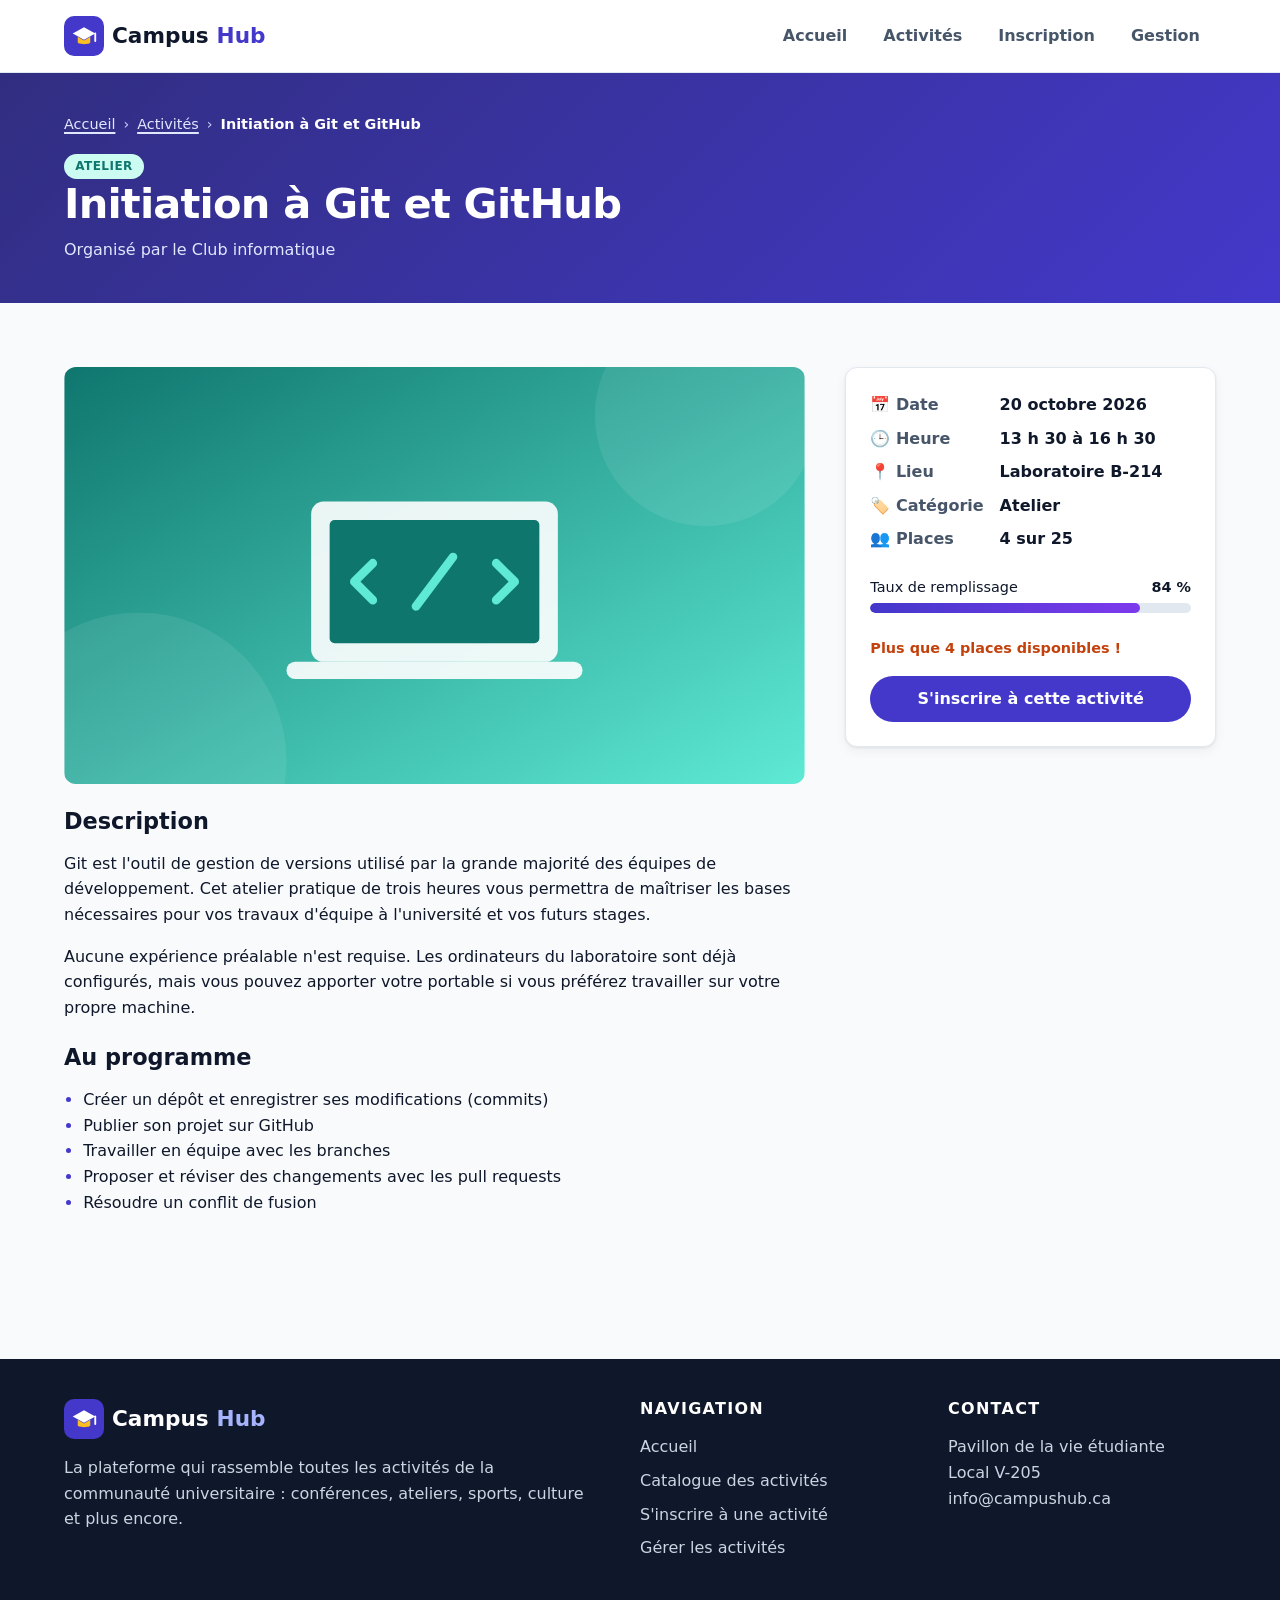
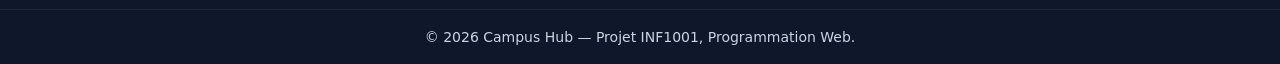
==== activite.html @ 4f2a22d4 "first commit" ====
<!DOCTYPE html>
<html lang="fr-CA">
<head>
    <meta charset="UTF-8">
    <meta name="viewport" content="width=device-width, initial-scale=1.0">
    <meta name="description" content="Fiche détaillée d'une activité étudiante sur Campus Hub.">
    <title>Détail de l'activité — Campus Hub</title>
    <link rel="icon" href="images/logo.svg" type="image/svg+xml">
    <link rel="stylesheet" href="css/style.css">
</head>
<body>
    <a class="lien-evitement" href="#contenu">Aller au contenu principal</a>

    <header class="entete-site">
        <div class="conteneur entete-site__barre">
            <a class="logo" href="index.html" aria-label="Campus Hub — accueil">
                <img src="images/logo.svg" alt="" width="40" height="40">
                Campus<span>Hub</span>
            </a>

            <!-- Menu mobile : case à cocher + label (fonctionne sans JavaScript) -->
            <input class="menu-toggle" type="checkbox" id="menu-toggle" aria-label="Ouvrir le menu">
            <label class="menu-bouton" for="menu-toggle" aria-hidden="true">
                <span></span><span></span><span></span>
            </label>

            <nav class="nav-principale" aria-label="Navigation principale">
                <ul class="nav-principale__liste">
                    <li><a class="nav-principale__lien" href="index.html">Accueil</a></li>
                    <li><a class="nav-principale__lien" href="activites.html">Activités</a></li>
                    <li><a class="nav-principale__lien" href="inscription.html">Inscription</a></li>
                    <li><a class="nav-principale__lien" href="gestion.html">Gestion</a></li>
                </ul>
            </nav>
        </div>
    </header>

    <main id="contenu">
        <header class="entete-page">
            <div class="conteneur">
                <nav class="fil-ariane" aria-label="Fil d'Ariane">
                    <ol>
                        <li><a href="index.html">Accueil</a></li>
                        <li><a href="activites.html">Activités</a></li>
                        <li><span aria-current="page">Initiation à Git et GitHub</span></li>
                    </ol>
                </nav>
                <span class="badge badge--atelier">Atelier</span>
                <h1 id="detail-titre">Initiation à Git et GitHub</h1>
                <p>Organisé par le Club informatique</p>
            </div>
        </header>

        <section class="section" aria-labelledby="detail-titre">
            <div class="conteneur detail">
                <article class="detail__contenu">
                    <img class="detail__image" src="images/atelier.svg" alt="Illustration de l'atelier : écran d'ordinateur affichant du code" width="600" height="340">

                    <h2>Description</h2>
                    <p>Git est l'outil de gestion de versions utilisé par la grande majorité des équipes de développement. Cet atelier pratique de trois heures vous permettra de maîtriser les bases nécessaires pour vos travaux d'équipe à l'université et vos futurs stages.</p>
                    <p>Aucune expérience préalable n'est requise. Les ordinateurs du laboratoire sont déjà configurés, mais vous pouvez apporter votre portable si vous préférez travailler sur votre propre machine.</p>

                    <h2>Au programme</h2>
                    <ul>
                        <li>Créer un dépôt et enregistrer ses modifications (commits)</li>
                        <li>Publier son projet sur GitHub</li>
                        <li>Travailler en équipe avec les branches</li>
                        <li>Proposer et réviser des changements avec les pull requests</li>
                        <li>Résoudre un conflit de fusion</li>
                    </ul>
                </article>

                <aside class="panneau panneau--collant" aria-label="Informations clés">
                    <dl class="infos-cles">
                        <dt>📅 Date</dt>
                        <dd><time datetime="2026-10-20T13:30">20 octobre 2026</time></dd>
                        <dt>🕒 Heure</dt>
                        <dd>13 h 30 à 16 h 30</dd>
                        <dt>📍 Lieu</dt>
                        <dd>Laboratoire B-214</dd>
                        <dt>🏷️ Catégorie</dt>
                        <dd>Atelier</dd>
                        <dt>👥 Places</dt>
                        <dd>4 sur 25</dd>
                    </dl>

                    <div class="jauge">
                        <div class="jauge__libelle">
                            <span>Taux de remplissage</span>
                            <strong>84 %</strong>
                        </div>
                        <div class="jauge__barre" role="progressbar" aria-valuenow="84" aria-valuemin="0" aria-valuemax="100" aria-label="Places réservées">
                            <div class="jauge__remplissage" style="width: 84%;"></div>
                        </div>
                    </div>

                    <p class="places places--faible">Plus que 4 places disponibles !</p>
                    <a class="btn btn--bloc" href="inscription.html?activite=2">S'inscrire à cette activité</a>
                </aside>
            </div>
        </section>
    </main>

    <footer class="pied-site">
        <div class="conteneur pied-site__grille">
            <section class="pied-site__marque">
                <a class="logo" href="index.html">
                    <img src="images/logo.svg" alt="" width="40" height="40">
                    Campus<span>Hub</span>
                </a>
                <p>La plateforme qui rassemble toutes les activités de la communauté universitaire : conférences, ateliers, sports, culture et plus encore.</p>
            </section>

            <nav aria-labelledby="pied-nav-titre">
                <h2 id="pied-nav-titre">Navigation</h2>
                <ul class="pied-site__liens">
                    <li><a href="index.html">Accueil</a></li>
                    <li><a href="activites.html">Catalogue des activités</a></li>
                    <li><a href="inscription.html">S'inscrire à une activité</a></li>
                    <li><a href="gestion.html">Gérer les activités</a></li>
                </ul>
            </nav>

            <section>
                <h2>Contact</h2>
                <address>
                    Pavillon de la vie étudiante<br>
                    Local V-205<br>
                    <a href="mailto:info@campushub.ca">info@campushub.ca</a>
                </address>
            </section>
        </div>

        <div class="pied-site__bas">
            <p>&copy; 2026 Campus Hub — Projet INF1001, Programmation Web.</p>
        </div>
    </footer>

    <script src="js/app.js"></script>
    <script src="js/activites.js"></script>
</body>
</html>
---- css/style.css ----
/* ==========================================================================
   Campus Hub — Feuille de style principale
   --------------------------------------------------------------------------
   Sommaire
   1.  Variables (couleurs, typographie, espacements)
   2.  Réinitialisation et modèle de boîte
   3.  Typographie de base
   4.  Utilitaires et mise en page générale
   5.  Boutons
   6.  En-tête et navigation (menu mobile en CSS pur)
   7.  Page d'accueil (héros, statistiques, catégories, appel à l'action)
   8.  Cartes d'activité
   9.  Barre de recherche / filtres
   10. Détail d'une activité
   11. Formulaires
   12. Gestion des activités (tableau)
   13. Pied de page
   14. Media queries (tablette et téléphone)
   ========================================================================== */


/* ==========================================================================
   1. Variables
   ========================================================================== */
:root {
    /* Couleurs principales */
    --couleur-primaire: #4338ca;
    --couleur-primaire-fonce: #312e81;
    --couleur-primaire-clair: #eef2ff;
    --couleur-accent: #f59e0b;
    --couleur-accent-fonce: #b45309;

    /* Couleurs neutres */
    --couleur-texte: #0f172a;
    --couleur-texte-doux: #475569;
    --couleur-fond: #f8fafc;
    --couleur-surface: #ffffff;
    --couleur-bordure: #e2e8f0;

    /* Couleurs d'état */
    --couleur-succes: #15803d;
    --couleur-succes-fond: #dcfce7;
    --couleur-erreur: #b91c1c;
    --couleur-erreur-fond: #fee2e2;
    --couleur-alerte: #c2410c;

    /* Couleurs des catégories */
    --cat-conference: #4338ca;
    --cat-atelier: #0f766e;
    --cat-sport: #c2410c;
    --cat-culture: #be185d;
    --cat-etude: #1d4ed8;
    --cat-evenement: #7c3aed;
    --cat-associatif: #15803d;

    /* Typographie */
    --police-texte: "Segoe UI", system-ui, -apple-system, Roboto, "Helvetica Neue", Arial, sans-serif;
    --police-titre: "Trebuchet MS", "Segoe UI", system-ui, sans-serif;

    /* Espacements, rayons et ombres */
    --espace-xs: 0.25rem;
    --espace-s: 0.5rem;
    --espace-m: 1rem;
    --espace-l: 1.5rem;
    --espace-xl: 2.5rem;
    --espace-xxl: 4rem;
    --rayon: 12px;
    --rayon-petit: 8px;
    --ombre: 0 1px 3px rgba(15, 23, 42, 0.08), 0 4px 12px rgba(15, 23, 42, 0.05);
    --ombre-forte: 0 10px 30px rgba(15, 23, 42, 0.12);
    --largeur-max: 1200px;
    --transition: 0.2s ease;
}


/* ==========================================================================
   2. Réinitialisation et modèle de boîte
   ========================================================================== */

/* La largeur inclut la bordure et le padding (modèle de boîte "border-box") */
*,
*::before,
*::after {
    box-sizing: border-box;
}

html {
    scroll-behavior: smooth;
}

body {
    margin: 0;
    min-height: 100vh;
    display: flex;
    flex-direction: column;          /* Le pied de page reste en bas */
    background-color: var(--couleur-fond);
    color: var(--couleur-texte);
    font-family: var(--police-texte);
    font-size: 1rem;
    line-height: 1.6;
}

main {
    flex: 1;
}

img {
    display: block;
    max-width: 100%;
    height: auto;
}

/* :where() donne une spécificité nulle : les classes peuvent ensuite redéfinir le padding */
:where(ul[class], ol[class]) {
    margin: 0;
    padding: 0;
    list-style: none;
}


/* ==========================================================================
   3. Typographie de base
   ========================================================================== */
h1,
h2,
h3,
h4 {
    margin: 0 0 var(--espace-m);
    font-family: var(--police-titre);
    line-height: 1.2;
    color: var(--couleur-texte);
}

h1 { font-size: clamp(2rem, 4vw + 1rem, 3.25rem); letter-spacing: -0.02em; }
h2 { font-size: clamp(1.5rem, 2vw + 1rem, 2.1rem); }
h3 { font-size: 1.2rem; }

p {
    margin: 0 0 var(--espace-m);
}

a {
    color: var(--couleur-primaire);
    text-decoration-thickness: 2px;
    text-underline-offset: 3px;
}

a:hover {
    color: var(--couleur-primaire-fonce);
}

/* Contour visible au clavier seulement (accessibilité) */
:focus-visible {
    outline: 3px solid var(--couleur-accent);
    outline-offset: 2px;
}

strong {
    font-weight: 700;
}


/* ==========================================================================
   4. Utilitaires et mise en page générale
   ========================================================================== */
.conteneur {
    width: 100%;
    max-width: var(--largeur-max);
    margin-inline: auto;
    padding-inline: var(--espace-l);
}

.section {
    padding-block: var(--espace-xxl);
}

.section--claire {
    background-color: var(--couleur-surface);
    border-top: 1px solid var(--couleur-bordure);
    border-bottom: 1px solid var(--couleur-bordure);
}

.section__entete {
    display: flex;
    flex-wrap: wrap;
    align-items: flex-end;
    justify-content: space-between;
    gap: var(--espace-m);
    margin-bottom: var(--espace-xl);
}

.section__entete h2,
.section__entete p {
    margin-bottom: 0;
}

.surtitre {
    display: inline-block;
    margin-bottom: var(--espace-s);
    color: var(--couleur-primaire);
    font-size: 0.8rem;
    font-weight: 700;
    letter-spacing: 0.12em;
    text-transform: uppercase;
}

.texte-doux {
    color: var(--couleur-texte-doux);
}

/* Lien d'évitement : visible seulement lorsqu'il reçoit le focus */
.lien-evitement {
    position: absolute;
    top: -100px;
    left: var(--espace-m);
    z-index: 100;
    padding: var(--espace-s) var(--espace-m);
    background: var(--couleur-primaire-fonce);
    color: #fff;
    border-radius: var(--rayon-petit);
}

.lien-evitement:focus {
    top: var(--espace-m);
}

/* Texte lu par les lecteurs d'écran mais invisible à l'écran */
.visuellement-cache {
    position: absolute;
    width: 1px;
    height: 1px;
    overflow: hidden;
    clip: rect(0 0 0 0);
    white-space: nowrap;
}

/* En-tête des pages intérieures */
.entete-page {
    padding-block: var(--espace-xl);
    background: linear-gradient(135deg, var(--couleur-primaire-fonce), var(--couleur-primaire));
    color: #fff;
}

.entete-page--avec-outils {
    padding-bottom: calc(var(--espace-xl) * 2);   /* Laisse place à la barre d'outils */
}

.entete-page h1 {
    margin-bottom: var(--espace-s);
    color: #fff;
    font-size: clamp(1.8rem, 3vw + 1rem, 2.6rem);
}

.entete-page p {
    max-width: 60ch;
    margin: 0;
    color: #e0e7ff;
}

/* Fil d'Ariane */
.fil-ariane ol {
    display: flex;
    margin-top: 0;
    padding: 0;
    list-style: none;
    flex-wrap: wrap;
    gap: var(--espace-s);
    margin-bottom: var(--espace-m);
    font-size: 0.9rem;
}

.fil-ariane li + li::before {           /* Sélecteur adjacent + pseudo-élément */
    content: "›";
    margin-right: var(--espace-s);
    color: #c7d2fe;
}

.fil-ariane a {
    color: #e0e7ff;
}

.fil-ariane [aria-current="page"] {    /* Sélecteur d'attribut */
    color: #fff;
    font-weight: 600;
}


/* ==========================================================================
   5. Boutons
   ========================================================================== */
.btn {
    display: inline-flex;
    align-items: center;
    justify-content: center;
    gap: var(--espace-s);
    padding: 0.7rem 1.3rem;
    border: 2px solid transparent;
    border-radius: 999px;
    background-color: var(--couleur-primaire);
    color: #fff;
    font: inherit;
    font-weight: 600;
    line-height: 1.2;
    text-decoration: none;
    cursor: pointer;
    transition: background-color var(--transition), transform var(--transition),
                box-shadow var(--transition), color var(--transition);
}

.btn:hover {
    background-color: var(--couleur-primaire-fonce);
    color: #fff;
    transform: translateY(-2px);
    box-shadow: var(--ombre);
}

.btn:active {
    transform: translateY(0);
}

.btn--accent {
    background-color: var(--couleur-accent);
    color: var(--couleur-texte);
}

.btn--accent:hover {
    background-color: #fbbf24;
    color: var(--couleur-texte);
}

.btn--contour {
    background-color: transparent;
    border-color: var(--couleur-primaire);
    color: var(--couleur-primaire);
}

.btn--contour:hover {
    background-color: var(--couleur-primaire);
}

.btn--clair {
    background-color: transparent;
    border-color: rgba(255, 255, 255, 0.7);
    color: #fff;
}

.btn--clair:hover {
    background-color: #fff;
    color: var(--couleur-primaire-fonce);
}

.btn--danger {
    background-color: var(--couleur-erreur);
}

.btn--danger:hover {
    background-color: #7f1d1d;
}

.btn--petit {
    padding: 0.4rem 0.9rem;
    font-size: 0.875rem;
}

.btn--bloc {
    width: 100%;
}

.btn:disabled,
.btn[aria-disabled="true"] {
    background-color: var(--couleur-bordure);
    color: var(--couleur-texte-doux);
    cursor: not-allowed;
    transform: none;
    box-shadow: none;
}


/* ==========================================================================
   6. En-tête et navigation
   ========================================================================== */
.entete-site {
    position: sticky;
    top: 0;
    z-index: 50;
    background-color: rgba(255, 255, 255, 0.95);
    border-bottom: 1px solid var(--couleur-bordure);
    backdrop-filter: blur(8px);
}

.entete-site__barre {
    display: flex;
    align-items: center;
    justify-content: space-between;
    gap: var(--espace-m);
    min-height: 72px;
}

.logo {
    display: flex;
    align-items: center;
    gap: var(--espace-s);
    color: var(--couleur-texte);
    font-family: var(--police-titre);
    font-size: 1.35rem;
    font-weight: 800;
    text-decoration: none;
}

.logo img {
    width: 40px;
    height: 40px;
}

.logo span {
    color: var(--couleur-primaire);
}

.logo:hover {
    color: var(--couleur-texte);
}

.nav-principale__liste {
    display: flex;
    align-items: center;
    gap: var(--espace-xs);
}

.nav-principale__lien {
    display: block;
    padding: var(--espace-s) var(--espace-m);
    border-radius: 999px;
    color: var(--couleur-texte-doux);
    font-weight: 600;
    text-decoration: none;
    transition: background-color var(--transition), color var(--transition);
}

.nav-principale__lien:hover {
    background-color: var(--couleur-primaire-clair);
    color: var(--couleur-primaire);
}

/* Page courante, repérée grâce à l'attribut aria-current */
.nav-principale__lien[aria-current="page"] {
    background-color: var(--couleur-primaire);
    color: #fff;
}

/* Le bouton « hamburger » et sa case à cocher sont cachés sur grand écran */
.menu-toggle,
.menu-bouton {
    display: none;
}


/* ==========================================================================
   7. Page d'accueil
   ========================================================================== */

/* --- Héros --- */
.heros {
    padding-block: var(--espace-xxl);
    background:
        radial-gradient(circle at 85% 20%, rgba(168, 85, 247, 0.15), transparent 40%),
        radial-gradient(circle at 10% 90%, rgba(245, 158, 11, 0.15), transparent 40%),
        var(--couleur-surface);
}

.heros__grille {
    display: grid;
    grid-template-columns: 1.1fr 0.9fr;
    align-items: center;
    gap: var(--espace-xl);
}

.heros h1 span {
    color: var(--couleur-primaire);
}

.heros__texte {
    max-width: 55ch;
    margin-bottom: var(--espace-l);
    color: var(--couleur-texte-doux);
    font-size: 1.15rem;
}

.heros__actions {
    display: flex;
    flex-wrap: wrap;
    gap: var(--espace-m);
}

.heros__illustration {
    justify-self: center;
    width: 100%;
    max-width: 460px;
}

/* --- Bande de statistiques --- */
.statistiques {
    display: grid;
    grid-template-columns: repeat(4, 1fr);
    gap: var(--espace-m);
    margin-top: var(--espace-xl);
}

.statistique {
    padding: var(--espace-m);
    border-left: 4px solid var(--couleur-accent);
    background-color: var(--couleur-fond);
    border-radius: 0 var(--rayon-petit) var(--rayon-petit) 0;
}

.statistique strong {
    display: block;
    font-family: var(--police-titre);
    font-size: 1.75rem;
    color: var(--couleur-primaire-fonce);
}

.statistique span {
    color: var(--couleur-texte-doux);
    font-size: 0.9rem;
}

/* --- Catégories --- */
.grille-categories {
    display: grid;
    grid-template-columns: repeat(auto-fit, minmax(150px, 1fr));
    gap: var(--espace-m);
}

.categorie {
    display: flex;
    flex-direction: column;
    align-items: center;
    gap: var(--espace-s);
    padding: var(--espace-l) var(--espace-m);
    border: 1px solid var(--couleur-bordure);
    border-radius: var(--rayon);
    background-color: var(--couleur-surface);
    color: var(--couleur-texte);
    font-weight: 600;
    text-align: center;
    text-decoration: none;
    transition: border-color var(--transition), transform var(--transition), box-shadow var(--transition);
}

.categorie:hover {
    border-color: var(--couleur-primaire);
    color: var(--couleur-primaire);
    transform: translateY(-4px);
    box-shadow: var(--ombre);
}

.categorie__icone {
    display: grid;
    place-items: center;
    width: 56px;
    height: 56px;
    border-radius: 50%;
    background-color: var(--couleur-primaire-clair);
    font-size: 1.6rem;
}

/* --- Étapes (comment ça marche) --- */
.etapes {
    display: grid;
    grid-template-columns: repeat(3, 1fr);
    gap: var(--espace-l);
    counter-reset: etape;
}

.etape {
    position: relative;
    padding: var(--espace-l);
    padding-top: var(--espace-xl);
    border: 1px solid var(--couleur-bordure);
    border-radius: var(--rayon);
    background-color: var(--couleur-surface);
}

.etape::before {                          /* Numérotation automatique en CSS */
    counter-increment: etape;
    content: counter(etape);
    position: absolute;
    top: calc(var(--espace-l) * -1);
    left: var(--espace-l);
    display: grid;
    place-items: center;
    width: 48px;
    height: 48px;
    border-radius: 50%;
    background-color: var(--couleur-primaire);
    color: #fff;
    font-family: var(--police-titre);
    font-size: 1.3rem;
    font-weight: 700;
    box-shadow: 0 0 0 6px var(--couleur-fond);
}

.etape p:last-child {
    margin-bottom: 0;
}

/* --- Appel à l'action --- */
.appel-action {
    display: flex;
    flex-wrap: wrap;
    align-items: center;
    justify-content: space-between;
    gap: var(--espace-l);
    padding: var(--espace-xl);
    border-radius: calc(var(--rayon) * 2);
    background: linear-gradient(120deg, var(--couleur-primaire-fonce), #7c3aed);
    color: #fff;
}

.appel-action h2 {
    margin-bottom: var(--espace-s);
    color: #fff;
}

.appel-action p {
    max-width: 50ch;
    margin: 0;
    color: #e0e7ff;
}

.appel-action__boutons {
    display: flex;
    flex-wrap: wrap;
    gap: var(--espace-m);
}


/* ==========================================================================
   8. Cartes d'activité
   ========================================================================== */
.grille-activites {
    display: grid;
    grid-template-columns: repeat(auto-fill, minmax(280px, 1fr));
    gap: var(--espace-l);
}

.carte-activite {
    display: flex;
    flex-direction: column;
    overflow: hidden;
    border: 1px solid var(--couleur-bordure);
    border-radius: var(--rayon);
    background-color: var(--couleur-surface);
    box-shadow: var(--ombre);
    transition: transform var(--transition), box-shadow var(--transition);
}

.carte-activite:hover {
    transform: translateY(-6px);
    box-shadow: var(--ombre-forte);
}

.carte-activite__image {
    width: 100%;
    aspect-ratio: 16 / 9;
    object-fit: cover;
}

.carte-activite__contenu {
    display: flex;
    flex: 1;
    flex-direction: column;
    padding: var(--espace-l);
}

.carte-activite__titre {
    margin: var(--espace-s) 0;
    font-size: 1.15rem;
}

.carte-activite__infos {
    display: flex;
    flex-direction: column;
    gap: var(--espace-xs);
    margin-bottom: var(--espace-m);
    color: var(--couleur-texte-doux);
    font-size: 0.9rem;
}

.carte-activite__description {
    flex: 1;                             /* Pousse le pied de carte vers le bas */
    color: var(--couleur-texte-doux);
    font-size: 0.95rem;
}

.carte-activite__pied {
    display: flex;
    align-items: center;
    justify-content: space-between;
    gap: var(--espace-s);
    padding-top: var(--espace-m);
    border-top: 1px dashed var(--couleur-bordure);
}

/* Pastille de catégorie */
.badge {
    align-self: flex-start;
    display: inline-block;
    padding: 0.2rem 0.7rem;
    border-radius: 999px;
    background-color: var(--couleur-primaire-clair);
    color: var(--couleur-primaire);
    font-size: 0.75rem;
    font-weight: 700;
    letter-spacing: 0.04em;
    text-transform: uppercase;
}

.badge--conference { background-color: #e0e7ff; color: var(--cat-conference); }
.badge--atelier    { background-color: #ccfbf1; color: var(--cat-atelier); }
.badge--sport      { background-color: #ffedd5; color: var(--cat-sport); }
.badge--culture    { background-color: #fce7f3; color: var(--cat-culture); }
.badge--etude      { background-color: #dbeafe; color: var(--cat-etude); }
.badge--evenement  { background-color: #ede9fe; color: var(--cat-evenement); }
.badge--associatif { background-color: #dcfce7; color: var(--cat-associatif); }

/* Nombre de places */
.places {
    font-size: 0.9rem;
    font-weight: 700;
    color: var(--couleur-succes);
}

.places--faible {
    color: var(--couleur-alerte);
}

.places--complet {
    color: var(--couleur-erreur);
}

/* Carte d'une activité complète : image désaturée */
.carte-activite--complete .carte-activite__image {
    filter: grayscale(0.8);
    opacity: 0.8;
}


/* ==========================================================================
   9. Barre de recherche, filtres et tri
   ========================================================================== */
.barre-outils {
    display: grid;
    grid-template-columns: 2fr 1fr 1fr;
    gap: var(--espace-m);
    margin-top: calc(var(--espace-xl) * -1);      /* Chevauche l'en-tête de page */
    margin-bottom: var(--espace-l);
    padding: var(--espace-l);
    border: 1px solid var(--couleur-bordure);
    border-radius: var(--rayon);
    background-color: var(--couleur-surface);
    box-shadow: var(--ombre-forte);
}

.barre-outils .champ {
    margin-bottom: 0;
}

.champ-recherche {
    position: relative;
}

.champ-recherche input[type="search"] {
    padding-left: 2.6rem;
}

.champ-recherche::before {
    content: "🔍";
    position: absolute;
    bottom: 0.7rem;
    left: 0.9rem;
    font-size: 0.95rem;
    pointer-events: none;
}

.resultats-info {
    display: flex;
    flex-wrap: wrap;
    align-items: center;
    justify-content: space-between;
    gap: var(--espace-s);
    margin-bottom: var(--espace-l);
    color: var(--couleur-texte-doux);
}

.resultats-info p {
    margin: 0;
}

/* Message lorsque aucune activité ne correspond */
.aucun-resultat {
    padding: var(--espace-xl);
    border: 2px dashed var(--couleur-bordure);
    border-radius: var(--rayon);
    color: var(--couleur-texte-doux);
    text-align: center;
}


/* ==========================================================================
   10. Détail d'une activité
   ========================================================================== */
.detail {
    display: grid;
    grid-template-columns: 2fr 1fr;
    align-items: start;
    gap: var(--espace-xl);
}

.detail__image {
    width: 100%;
    margin-bottom: var(--espace-l);
    border-radius: var(--rayon);
    aspect-ratio: 16 / 9;
    object-fit: cover;
}

.detail__contenu h2 {
    margin-top: var(--espace-l);
    font-size: 1.4rem;
}

.detail__contenu ul {
    padding-left: 1.2rem;
}

.detail__contenu li::marker {
    color: var(--couleur-primaire);
}

.panneau {
    padding: var(--espace-l);
    border: 1px solid var(--couleur-bordure);
    border-radius: var(--rayon);
    background-color: var(--couleur-surface);
    box-shadow: var(--ombre);
}

.panneau--collant {
    position: sticky;
    top: 96px;
}

/* Liste de définitions (date, lieu, catégorie...) */
.infos-cles {
    display: grid;
    grid-template-columns: auto 1fr;
    gap: var(--espace-s) var(--espace-m);
    margin: 0 0 var(--espace-l);
}

.infos-cles dt {
    color: var(--couleur-texte-doux);
    font-weight: 600;
}

.infos-cles dd {
    margin: 0;
    font-weight: 600;
}

/* Barre de progression des places */
.jauge {
    margin-bottom: var(--espace-l);
}

.jauge__libelle {
    display: flex;
    justify-content: space-between;
    margin-bottom: var(--espace-xs);
    font-size: 0.9rem;
}

.jauge__barre {
    height: 10px;
    overflow: hidden;
    border-radius: 999px;
    background-color: var(--couleur-bordure);
}

.jauge__remplissage {
    height: 100%;
    border-radius: inherit;
    background: linear-gradient(90deg, var(--couleur-primaire), #7c3aed);
}


/* ==========================================================================
   11. Formulaires
   ========================================================================== */
.mise-en-page-formulaire {
    display: grid;
    grid-template-columns: 2fr 1fr;
    align-items: start;
    gap: var(--espace-xl);
}

.formulaire {
    padding: var(--espace-xl);
    border: 1px solid var(--couleur-bordure);
    border-radius: var(--rayon);
    background-color: var(--couleur-surface);
    box-shadow: var(--ombre);
}

fieldset {
    margin: 0 0 var(--espace-l);
    padding: 0;
    border: 0;
}

legend {
    width: 100%;
    margin-bottom: var(--espace-m);
    padding-bottom: var(--espace-s);
    border-bottom: 2px solid var(--couleur-primaire-clair);
    font-family: var(--police-titre);
    font-size: 1.15rem;
    font-weight: 700;
}

/* Grille à deux colonnes pour les champs courts */
.grille-champs {
    display: grid;
    grid-template-columns: repeat(2, 1fr);
    gap: 0 var(--espace-l);
}

.champ {
    display: flex;
    flex-direction: column;
    gap: var(--espace-xs);
    margin-bottom: var(--espace-m);
}

.champ--large {
    grid-column: 1 / -1;                 /* Occupe toute la largeur de la grille */
}

label,
.champ__libelle {
    font-weight: 600;
    font-size: 0.95rem;
}

.obligatoire {
    color: var(--couleur-erreur);
}

input[type="text"],
input[type="email"],
input[type="tel"],
input[type="search"],
input[type="number"],
input[type="date"],
input[type="time"],
input[type="url"],
select,
textarea {
    width: 100%;
    padding: 0.7rem 0.9rem;
    border: 1.5px solid var(--couleur-bordure);
    border-radius: var(--rayon-petit);
    background-color: var(--couleur-surface);
    color: var(--couleur-texte);
    font: inherit;
    transition: border-color var(--transition), box-shadow var(--transition);
}

textarea {
    min-height: 120px;
    resize: vertical;
}

input:hover,
select:hover,
textarea:hover {
    border-color: #a5b4fc;
}

input:focus,
select:focus,
textarea:focus {
    outline: none;
    border-color: var(--couleur-primaire);
    box-shadow: 0 0 0 4px rgba(67, 56, 202, 0.15);
}

::placeholder {
    color: #94a3b8;
}

/* Rétroaction native : seulement après que l'utilisateur a modifié le champ */
input:user-invalid,
select:user-invalid,
textarea:user-invalid {
    border-color: var(--couleur-erreur);
}

.champ__aide {
    margin: 0;
    color: var(--couleur-texte-doux);
    font-size: 0.85rem;
}

/* Message d'erreur placé sous le champ (affiché par JavaScript) */
.champ__erreur {
    display: none;
    margin: 0;
    color: var(--couleur-erreur);
    font-size: 0.85rem;
    font-weight: 600;
}

.champ__erreur::before {
    content: "⚠ ";
}

/* État d'erreur : la classe sera ajoutée par JavaScript */
.champ--erreur input,
.champ--erreur select,
.champ--erreur textarea {
    border-color: var(--couleur-erreur);
    background-color: #fffafa;
}

.champ--erreur .champ__erreur {
    display: block;
}

.champ--valide input,
.champ--valide select {
    border-color: var(--couleur-succes);
}

/* Boutons radio et cases à cocher */
.choix-groupe {
    display: flex;
    flex-wrap: wrap;
    gap: var(--espace-s);
}

.choix {
    display: flex;
    align-items: center;
    gap: var(--espace-s);
    padding: 0.55rem 0.9rem;
    border: 1.5px solid var(--couleur-bordure);
    border-radius: var(--rayon-petit);
    font-weight: 500;
    cursor: pointer;
    transition: border-color var(--transition), background-color var(--transition);
}

.choix:hover {
    border-color: #a5b4fc;
}

.choix input {
    width: 18px;
    height: 18px;
    margin: 0;
    accent-color: var(--couleur-primaire);
}

/* :has() + :checked : la pastille entière change lorsqu'elle est cochée */
.choix:has(input:checked) {
    border-color: var(--couleur-primaire);
    background-color: var(--couleur-primaire-clair);
    color: var(--couleur-primaire-fonce);
}

.case-conditions {
    display: flex;
    align-items: flex-start;
    gap: var(--espace-s);
    font-weight: 500;
}

.case-conditions input {
    flex-shrink: 0;
    width: 20px;
    height: 20px;
    margin-top: 2px;
    accent-color: var(--couleur-primaire);
}

.formulaire__actions {
    display: flex;
    flex-wrap: wrap;
    justify-content: flex-end;
    gap: var(--espace-m);
    padding-top: var(--espace-l);
    border-top: 1px solid var(--couleur-bordure);
}

/* Messages de confirmation / d'erreur globaux */
.message {
    display: flex;
    gap: var(--espace-m);
    margin-bottom: var(--espace-l);
    padding: var(--espace-m) var(--espace-l);
    border: 1px solid;
    border-left-width: 6px;
    border-radius: var(--rayon-petit);
}

.message p {
    margin: 0;
}

.message--succes {
    border-color: var(--couleur-succes);
    background-color: var(--couleur-succes-fond);
    color: #14532d;
}

.message--erreur {
    border-color: var(--couleur-erreur);
    background-color: var(--couleur-erreur-fond);
    color: #7f1d1d;
}

[hidden] {
    display: none !important;
}

/* Liste à puces du panneau latéral */
.liste-verifiee li {
    position: relative;
    margin-bottom: var(--espace-s);
    padding-left: 1.75rem;
}

.liste-verifiee li::before {
    content: "✓";
    position: absolute;
    left: 0;
    color: var(--couleur-succes);
    font-weight: 700;
}


/* ==========================================================================
   12. Gestion des activités
   ========================================================================== */
.mise-en-page-gestion {
    display: grid;
    grid-template-columns: minmax(320px, 1fr) 1.6fr;
    align-items: start;
    gap: var(--espace-xl);
}

.mise-en-page-gestion .formulaire {
    padding: var(--espace-l);
}

.tableau-conteneur {
    overflow-x: auto;
    border: 1px solid var(--couleur-bordure);
    border-radius: var(--rayon);
    background-color: var(--couleur-surface);
    box-shadow: var(--ombre);
}

.tableau {
    width: 100%;
    border-collapse: collapse;
    font-size: 0.95rem;
}

.tableau caption {
    padding: var(--espace-m) var(--espace-l);
    font-family: var(--police-titre);
    font-size: 1.15rem;
    font-weight: 700;
    text-align: left;
}

.tableau th,
.tableau td {
    padding: 0.8rem var(--espace-m);
    border-bottom: 1px solid var(--couleur-bordure);
    text-align: left;
    vertical-align: middle;
}

.tableau thead th {
    background-color: var(--couleur-primaire-clair);
    color: var(--couleur-primaire-fonce);
    font-size: 0.8rem;
    letter-spacing: 0.05em;
    text-transform: uppercase;
}

.tableau tbody tr:nth-child(even) {    /* Lignes zébrées */
    background-color: #fbfcfe;
}

.tableau tbody tr:hover {
    background-color: var(--couleur-primaire-clair);
}

.tableau tbody tr:last-child td {
    border-bottom: 0;
}

.tableau__titre {
    font-weight: 600;
}

.tableau__actions {
    display: flex;
    gap: var(--espace-s);
}


/* ==========================================================================
   13. Pied de page
   ========================================================================== */
.pied-site {
    margin-top: var(--espace-xxl);
    padding-top: var(--espace-xl);
    background-color: var(--couleur-texte);
    color: #cbd5e1;
}

.pied-site__grille {
    display: grid;
    grid-template-columns: 2fr 1fr 1fr;
    gap: var(--espace-xl);
    padding-bottom: var(--espace-xl);
}

.pied-site h2 {
    margin-bottom: var(--espace-m);
    color: #fff;
    font-size: 1rem;
    letter-spacing: 0.08em;
    text-transform: uppercase;
}

.pied-site .logo {
    margin-bottom: var(--espace-m);
    color: #fff;
}

.pied-site .logo span {
    color: #a5b4fc;
}

.pied-site ul li {
    margin-bottom: var(--espace-s);
}

.pied-site a {
    color: #cbd5e1;
    text-decoration: none;
}

.pied-site a:hover {
    color: #fff;
    text-decoration: underline;
}

.pied-site address {
    font-style: normal;
}

.pied-site__bas {
    padding-block: var(--espace-m);
    border-top: 1px solid #1e293b;
    font-size: 0.875rem;
    text-align: center;
}

.pied-site__bas p {
    margin: 0;
}


/* ==========================================================================
   14. Media queries — Responsive design
   ========================================================================== */

/* --- Tablette (1024 px et moins) --- */
@media (max-width: 1024px) {
    .heros__grille {
        grid-template-columns: 1fr;
        text-align: center;
    }

    .heros__texte {
        margin-inline: auto;
    }

    .heros__actions {
        justify-content: center;
    }

    .heros__illustration {
        max-width: 360px;
        grid-row: 1;                     /* L'illustration passe au-dessus */
    }

    .statistiques {
        grid-template-columns: repeat(2, 1fr);
    }

    .detail,
    .mise-en-page-formulaire,
    .mise-en-page-gestion {
        grid-template-columns: 1fr;
    }

    .panneau--collant {
        position: static;
    }

    .barre-outils {
        grid-template-columns: 1fr 1fr;
    }

    .barre-outils .champ-recherche {
        grid-column: 1 / -1;
    }

    .pied-site__grille {
        grid-template-columns: 1fr 1fr;
    }

    .pied-site__marque {
        grid-column: 1 / -1;
    }
}

/* --- Téléphone : navigation repliable (800 px et moins) --- */
@media (max-width: 800px) {
    /* Bouton hamburger dessiné en CSS */
    .menu-bouton {
        display: flex;
        flex-direction: column;
        justify-content: center;
        gap: 5px;
        width: 44px;
        height: 44px;
        padding: 10px;
        border: 1px solid var(--couleur-bordure);
        border-radius: var(--rayon-petit);
        cursor: pointer;
    }

    .menu-bouton span {
        display: block;
        height: 3px;
        border-radius: 2px;
        background-color: var(--couleur-texte);
        transition: transform var(--transition), opacity var(--transition);
    }

    /* La case à cocher reste accessible au clavier mais invisible */
    .menu-toggle {
        display: block;
        position: absolute;
        opacity: 0;
        pointer-events: none;
    }

    .menu-toggle:focus-visible + .menu-bouton {
        outline: 3px solid var(--couleur-accent);
        outline-offset: 2px;
    }

    .nav-principale {
        position: absolute;
        top: 100%;
        left: 0;
        right: 0;
        max-height: 0;
        overflow: hidden;
        background-color: var(--couleur-surface);
        border-bottom: 1px solid transparent;
        transition: max-height 0.3s ease;
    }

    .nav-principale__liste {
        flex-direction: column;
        align-items: stretch;
        padding: var(--espace-m) var(--espace-l);
    }

    .nav-principale__lien {
        border-radius: var(--rayon-petit);
    }

    /* Menu ouvert : sélecteur de frère général ~ et pseudo-classe :checked */
    .menu-toggle:checked ~ .nav-principale {
        max-height: 400px;
        border-bottom-color: var(--couleur-bordure);
        box-shadow: var(--ombre-forte);
    }

    /* Le hamburger se transforme en « X » */
    .menu-toggle:checked + .menu-bouton span:nth-child(1) {
        transform: translateY(8px) rotate(45deg);
    }

    .menu-toggle:checked + .menu-bouton span:nth-child(2) {
        opacity: 0;
    }

    .menu-toggle:checked + .menu-bouton span:nth-child(3) {
        transform: translateY(-8px) rotate(-45deg);
    }

    .etapes {
        grid-template-columns: 1fr;
        gap: var(--espace-xl);
    }
}

/* --- Petit téléphone (600 px et moins) --- */
@media (max-width: 600px) {
    :root {
        --espace-xl: 1.75rem;
        --espace-xxl: 2.75rem;
    }

    .conteneur {
        padding-inline: var(--espace-m);
    }

    .heros__actions .btn,
    .appel-action__boutons,
    .appel-action__boutons .btn {
        width: 100%;
    }

    .appel-action {
        padding: var(--espace-l);
        text-align: center;
    }

    .statistiques {
        grid-template-columns: 1fr 1fr;
    }

    .statistique strong {
        font-size: 1.4rem;
    }

    .barre-outils,
    .grille-champs {
        grid-template-columns: 1fr;
    }

    .formulaire {
        padding: var(--espace-l) var(--espace-m);
    }

    .formulaire__actions .btn {
        flex: 1;
    }

    .grille-activites {
        grid-template-columns: 1fr;
    }

    .pied-site__grille {
        grid-template-columns: 1fr;
    }

    /* Le tableau se transforme en liste de cartes sur petit écran */
    .tableau thead {
        position: absolute;
        width: 1px;
        height: 1px;
        overflow: hidden;
        clip: rect(0 0 0 0);
    }

    .tableau,
    .tableau tbody,
    .tableau tr,
    .tableau td {
        display: block;
        width: 100%;
    }

    .tableau tbody tr {
        padding: var(--espace-s) 0;
        border-bottom: 1px solid var(--couleur-bordure);
    }

    .tableau td {
        display: flex;
        justify-content: space-between;
        gap: var(--espace-m);
        padding: var(--espace-xs) var(--espace-m);
        border: 0;
        text-align: right;
    }

    /* Le libellé de la colonne provient de l'attribut data-label */
    .tableau td::before {
        content: attr(data-label);
        color: var(--couleur-texte-doux);
        font-weight: 600;
        text-align: left;
    }

    .tableau td.cellule-actions {
        justify-content: flex-end;
        padding-top: var(--espace-s);
    }

    .tableau td.cellule-actions::before {
        content: none;
    }
}

/* Réduit les animations si l'utilisateur le demande (accessibilité) */
@media (prefers-reduced-motion: reduce) {
    *,
    *::before,
    *::after {
        transition: none !important;
        scroll-behavior: auto !important;
    }
}
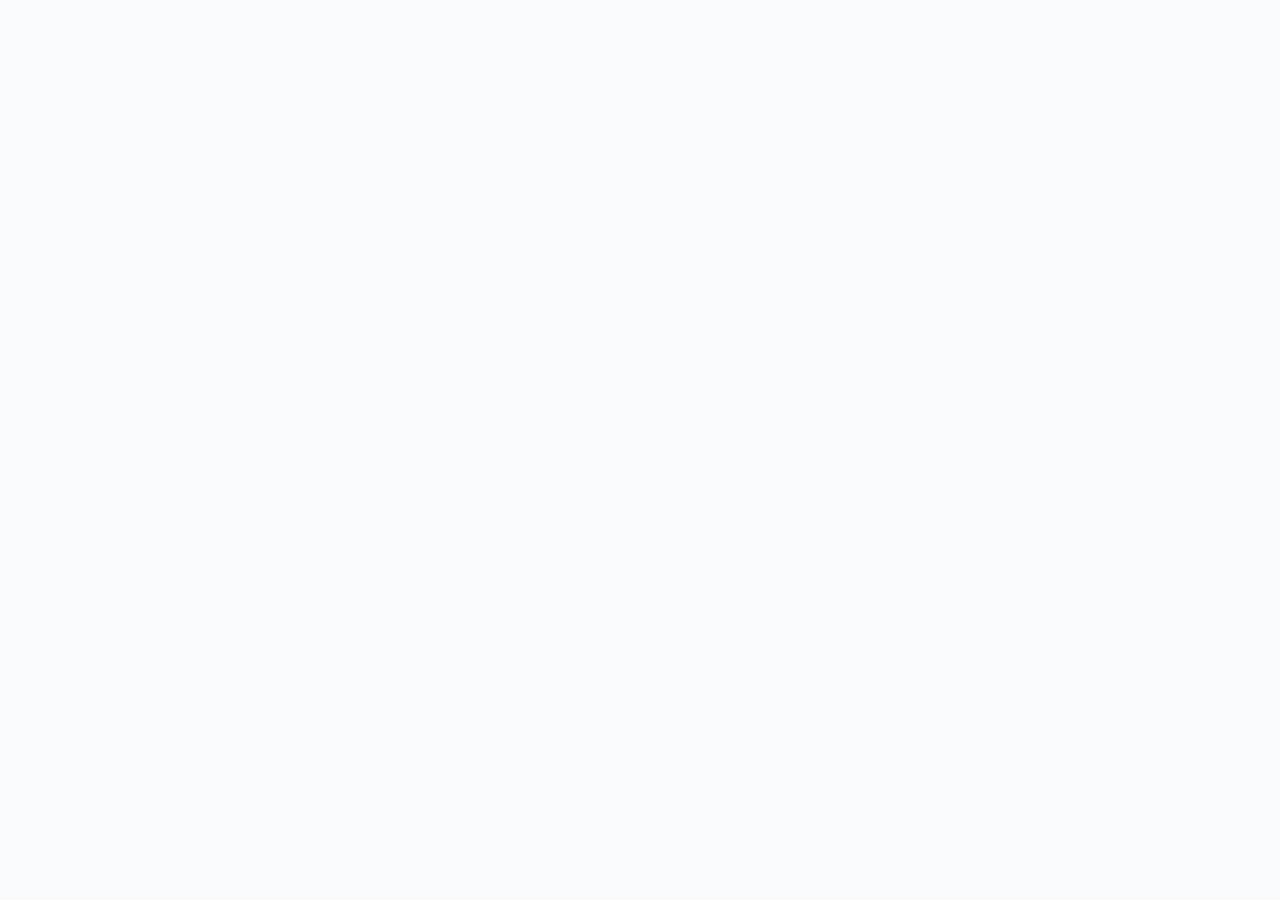
==== commit 14f259fc: "Update activite.html" ====
--- a/activite.html
+++ b/activite.html
@@ -9,134 +9,8 @@
     <link rel="stylesheet" href="css/style.css">
 </head>
 <body>
-    <a class="lien-evitement" href="#contenu">Aller au contenu principal</a>
+   
 
-    <header class="entete-site">
-        <div class="conteneur entete-site__barre">
-            <a class="logo" href="index.html" aria-label="Campus Hub — accueil">
-                <img src="images/logo.svg" alt="" width="40" height="40">
-                Campus<span>Hub</span>
-            </a>
-
-            <!-- Menu mobile : case à cocher + label (fonctionne sans JavaScript) -->
-            <input class="menu-toggle" type="checkbox" id="menu-toggle" aria-label="Ouvrir le menu">
-            <label class="menu-bouton" for="menu-toggle" aria-hidden="true">
-                <span></span><span></span><span></span>
-            </label>
-
-            <nav class="nav-principale" aria-label="Navigation principale">
-                <ul class="nav-principale__liste">
-                    <li><a class="nav-principale__lien" href="index.html">Accueil</a></li>
-                    <li><a class="nav-principale__lien" href="activites.html">Activités</a></li>
-                    <li><a class="nav-principale__lien" href="inscription.html">Inscription</a></li>
-                    <li><a class="nav-principale__lien" href="gestion.html">Gestion</a></li>
-                </ul>
-            </nav>
-        </div>
-    </header>
-
-    <main id="contenu">
-        <header class="entete-page">
-            <div class="conteneur">
-                <nav class="fil-ariane" aria-label="Fil d'Ariane">
-                    <ol>
-                        <li><a href="index.html">Accueil</a></li>
-                        <li><a href="activites.html">Activités</a></li>
-                        <li><span aria-current="page">Initiation à Git et GitHub</span></li>
-                    </ol>
-                </nav>
-                <span class="badge badge--atelier">Atelier</span>
-                <h1 id="detail-titre">Initiation à Git et GitHub</h1>
-                <p>Organisé par le Club informatique</p>
-            </div>
-        </header>
-
-        <section class="section" aria-labelledby="detail-titre">
-            <div class="conteneur detail">
-                <article class="detail__contenu">
-                    <img class="detail__image" src="images/atelier.svg" alt="Illustration de l'atelier : écran d'ordinateur affichant du code" width="600" height="340">
-
-                    <h2>Description</h2>
-                    <p>Git est l'outil de gestion de versions utilisé par la grande majorité des équipes de développement. Cet atelier pratique de trois heures vous permettra de maîtriser les bases nécessaires pour vos travaux d'équipe à l'université et vos futurs stages.</p>
-                    <p>Aucune expérience préalable n'est requise. Les ordinateurs du laboratoire sont déjà configurés, mais vous pouvez apporter votre portable si vous préférez travailler sur votre propre machine.</p>
-
-                    <h2>Au programme</h2>
-                    <ul>
-                        <li>Créer un dépôt et enregistrer ses modifications (commits)</li>
-                        <li>Publier son projet sur GitHub</li>
-                        <li>Travailler en équipe avec les branches</li>
-                        <li>Proposer et réviser des changements avec les pull requests</li>
-                        <li>Résoudre un conflit de fusion</li>
-                    </ul>
-                </article>
-
-                <aside class="panneau panneau--collant" aria-label="Informations clés">
-                    <dl class="infos-cles">
-                        <dt>📅 Date</dt>
-                        <dd><time datetime="2026-10-20T13:30">20 octobre 2026</time></dd>
-                        <dt>🕒 Heure</dt>
-                        <dd>13 h 30 à 16 h 30</dd>
-                        <dt>📍 Lieu</dt>
-                        <dd>Laboratoire B-214</dd>
-                        <dt>🏷️ Catégorie</dt>
-                        <dd>Atelier</dd>
-                        <dt>👥 Places</dt>
-                        <dd>4 sur 25</dd>
-                    </dl>
-
-                    <div class="jauge">
-                        <div class="jauge__libelle">
-                            <span>Taux de remplissage</span>
-                            <strong>84 %</strong>
-                        </div>
-                        <div class="jauge__barre" role="progressbar" aria-valuenow="84" aria-valuemin="0" aria-valuemax="100" aria-label="Places réservées">
-                            <div class="jauge__remplissage" style="width: 84%;"></div>
-                        </div>
-                    </div>
-
-                    <p class="places places--faible">Plus que 4 places disponibles !</p>
-                    <a class="btn btn--bloc" href="inscription.html?activite=2">S'inscrire à cette activité</a>
-                </aside>
-            </div>
-        </section>
-    </main>
-
-    <footer class="pied-site">
-        <div class="conteneur pied-site__grille">
-            <section class="pied-site__marque">
-                <a class="logo" href="index.html">
-                    <img src="images/logo.svg" alt="" width="40" height="40">
-                    Campus<span>Hub</span>
-                </a>
-                <p>La plateforme qui rassemble toutes les activités de la communauté universitaire : conférences, ateliers, sports, culture et plus encore.</p>
-            </section>
-
-            <nav aria-labelledby="pied-nav-titre">
-                <h2 id="pied-nav-titre">Navigation</h2>
-                <ul class="pied-site__liens">
-                    <li><a href="index.html">Accueil</a></li>
-                    <li><a href="activites.html">Catalogue des activités</a></li>
-                    <li><a href="inscription.html">S'inscrire à une activité</a></li>
-                    <li><a href="gestion.html">Gérer les activités</a></li>
-                </ul>
-            </nav>
-
-            <section>
-                <h2>Contact</h2>
-                <address>
-                    Pavillon de la vie étudiante<br>
-                    Local V-205<br>
-                    <a href="mailto:info@campushub.ca">info@campushub.ca</a>
-                </address>
-            </section>
-        </div>
-
-        <div class="pied-site__bas">
-            <p>&copy; 2026 Campus Hub — Projet INF1001, Programmation Web.</p>
-        </div>
-    </footer>
-
-    <script src="js/app.js"></script>
-    <script src="js/activites.js"></script>
+    
 </body>
 </html>
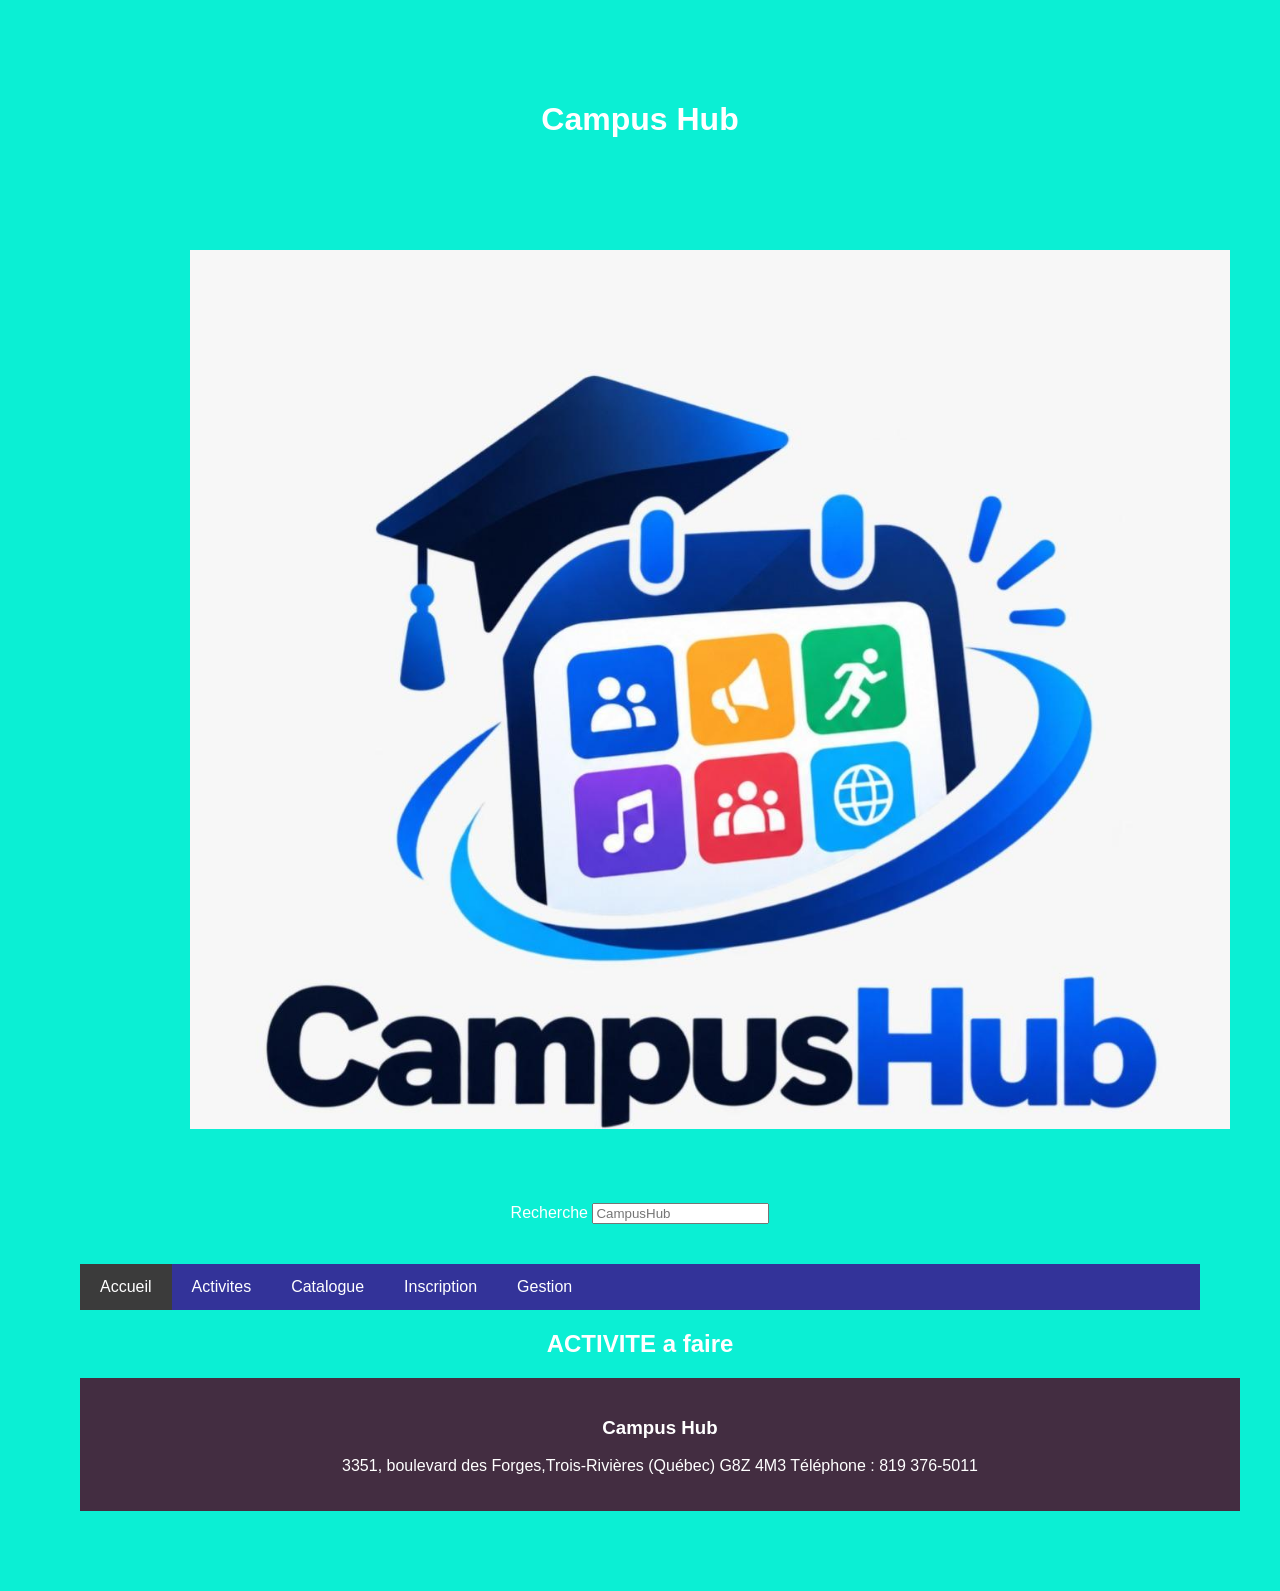
==== commit b5c6d86b: "update" ====
--- a/activite.html
+++ b/activite.html
@@ -9,7 +9,35 @@
     <link rel="stylesheet" href="css/style.css">
 </head>
 <body>
-   
+    <div class="header">
+        <h1>Campus Hub</h1>
+        <div class="card">
+            <img src="images/CampusHub.jpeg" alt="logo campus">
+            </di>
+            <br>
+            <label><center>Recherche
+                <input type="text" placeholder="CampusHub"> </center>
+            </label>
+        </div>
+
+
+        <div class="navbar">
+            <a href="index.html" class="active">Accueil</a>
+            <a href="activite.html">Activites</a>
+            <a href="Catalogue d'activites.html">Catalogue</a>
+            <a href="inscription.html">Inscription</a>
+            <a href="gestion.html">Gestion</a>
+        </div>
+        <div class="main">
+            <h2>ACTIVITE a faire</h2>
+
+
+
+        <div class="footer">
+            <h3>Campus Hub</h3>
+            <p>3351, boulevard des Forges,Trois-Rivières (Québec) G8Z 4M3 Téléphone : 819 376-5011
+            </p>
+        </div>
 
     
 </body>
--- a/css/style.css
+++ b/css/style.css
@@ -1,1540 +1,65 @@
-/* ==========================================================================
-   Campus Hub — Feuille de style principale
-   --------------------------------------------------------------------------
-   Sommaire
-   1.  Variables (couleurs, typographie, espacements)
-   2.  Réinitialisation et modèle de boîte
-   3.  Typographie de base
-   4.  Utilitaires et mise en page générale
-   5.  Boutons
-   6.  En-tête et navigation (menu mobile en CSS pur)
-   7.  Page d'accueil (héros, statistiques, catégories, appel à l'action)
-   8.  Cartes d'activité
-   9.  Barre de recherche / filtres
-   10. Détail d'une activité
-   11. Formulaires
-   12. Gestion des activités (tableau)
-   13. Pied de page
-   14. Media queries (tablette et téléphone)
-   ========================================================================== */
-
-
-/* ==========================================================================
-   1. Variables
-   ========================================================================== */
-:root {
-    /* Couleurs principales */
-    --couleur-primaire: #4338ca;
-    --couleur-primaire-fonce: #312e81;
-    --couleur-primaire-clair: #eef2ff;
-    --couleur-accent: #f59e0b;
-    --couleur-accent-fonce: #b45309;
-
-    /* Couleurs neutres */
-    --couleur-texte: #0f172a;
-    --couleur-texte-doux: #475569;
-    --couleur-fond: #f8fafc;
-    --couleur-surface: #ffffff;
-    --couleur-bordure: #e2e8f0;
-
-    /* Couleurs d'état */
-    --couleur-succes: #15803d;
-    --couleur-succes-fond: #dcfce7;
-    --couleur-erreur: #b91c1c;
-    --couleur-erreur-fond: #fee2e2;
-    --couleur-alerte: #c2410c;
-
-    /* Couleurs des catégories */
-    --cat-conference: #4338ca;
-    --cat-atelier: #0f766e;
-    --cat-sport: #c2410c;
-    --cat-culture: #be185d;
-    --cat-etude: #1d4ed8;
-    --cat-evenement: #7c3aed;
-    --cat-associatif: #15803d;
-
-    /* Typographie */
-    --police-texte: "Segoe UI", system-ui, -apple-system, Roboto, "Helvetica Neue", Arial, sans-serif;
-    --police-titre: "Trebuchet MS", "Segoe UI", system-ui, sans-serif;
-
-    /* Espacements, rayons et ombres */
-    --espace-xs: 0.25rem;
-    --espace-s: 0.5rem;
-    --espace-m: 1rem;
-    --espace-l: 1.5rem;
-    --espace-xl: 2.5rem;
-    --espace-xxl: 4rem;
-    --rayon: 12px;
-    --rayon-petit: 8px;
-    --ombre: 0 1px 3px rgba(15, 23, 42, 0.08), 0 4px 12px rgba(15, 23, 42, 0.05);
-    --ombre-forte: 0 10px 30px rgba(15, 23, 42, 0.12);
-    --largeur-max: 1200px;
-    --transition: 0.2s ease;
+body {
+    font-family: Arial, Helvetica, sans-serif;
+    margin: 0;
+    display: flex;
+    flex-direction: column;
 }
 
-
-/* ==========================================================================
-   2. Réinitialisation et modèle de boîte
-   ========================================================================== */
-
-/* La largeur inclut la bordure et le padding (modèle de boîte "border-box") */
-*,
-*::before,
-*::after {
-    box-sizing: border-box;
+.navbar {
+    overflow: hidden;
+    background-color: #339;
+    position: sticky;
+    position: -webkit-sticky;
+    top: 0;
 }
 
-html {
-    scroll-behavior: smooth;
+.navbar a {
+    float: left;
+    display: block;
+    color: white;
+    text-align: center;
+    padding: 14px 20px;
+    text-decoration: none;
+
+}
+.navbar a.active{
+    background-color: rgb(59, 59, 59);
+    color: white;
 }
 
-body {
-    margin: 0;
-    min-height: 100vh;
-    display: flex;
-    flex-direction: column;          /* Le pied de page reste en bas */
-    background-color: var(--couleur-fond);
-    color: var(--couleur-texte);
-    font-family: var(--police-texte);
-    font-size: 1rem;
-    line-height: 1.6;
+.header {
+    display: block;
+    padding: 80px;
+    text-align: center;
+    background: rgb(11, 239, 212);
+    color: white;
 }
 
-main {
-    flex: 1;
+.card {
+    display: block;
+    /*max-width: 400px;*/
+    padding: 20px;
+    margin: 20px;
 }
 
-img {
-    display: block;
-    max-width: 100%;
+.card img {
+    width: 100%;
     height: auto;
+    padding: 70px;
 }
 
-/* :where() donne une spécificité nulle : les classes peuvent ensuite redéfinir le padding */
-:where(ul[class], ol[class]) {
+/*.footer{  
+    position: fixed;
+    bottom: 0;
+    left: 0;  
+    width: 100%;    
+    padding: 10px;
+    background: rgb(67, 45, 65);
+}*/
+.footer{  
+   display: block;
+    width: 100%;    
     margin: 0;
-    padding: 0;
-    list-style: none;
-}
-
-
-/* ==========================================================================
-   3. Typographie de base
-   ========================================================================== */
-h1,
-h2,
-h3,
-h4 {
-    margin: 0 0 var(--espace-m);
-    font-family: var(--police-titre);
-    line-height: 1.2;
-    color: var(--couleur-texte);
-}
-
-h1 { font-size: clamp(2rem, 4vw + 1rem, 3.25rem); letter-spacing: -0.02em; }
-h2 { font-size: clamp(1.5rem, 2vw + 1rem, 2.1rem); }
-h3 { font-size: 1.2rem; }
-
-p {
-    margin: 0 0 var(--espace-m);
-}
-
-a {
-    color: var(--couleur-primaire);
-    text-decoration-thickness: 2px;
-    text-underline-offset: 3px;
-}
-
-a:hover {
-    color: var(--couleur-primaire-fonce);
-}
-
-/* Contour visible au clavier seulement (accessibilité) */
-:focus-visible {
-    outline: 3px solid var(--couleur-accent);
-    outline-offset: 2px;
-}
-
-strong {
-    font-weight: 700;
-}
-
-
-/* ==========================================================================
-   4. Utilitaires et mise en page générale
-   ========================================================================== */
-.conteneur {
-    width: 100%;
-    max-width: var(--largeur-max);
-    margin-inline: auto;
-    padding-inline: var(--espace-l);
-}
-
-.section {
-    padding-block: var(--espace-xxl);
-}
-
-.section--claire {
-    background-color: var(--couleur-surface);
-    border-top: 1px solid var(--couleur-bordure);
-    border-bottom: 1px solid var(--couleur-bordure);
-}
-
-.section__entete {
-    display: flex;
-    flex-wrap: wrap;
-    align-items: flex-end;
-    justify-content: space-between;
-    gap: var(--espace-m);
-    margin-bottom: var(--espace-xl);
-}
-
-.section__entete h2,
-.section__entete p {
-    margin-bottom: 0;
-}
-
-.surtitre {
-    display: inline-block;
-    margin-bottom: var(--espace-s);
-    color: var(--couleur-primaire);
-    font-size: 0.8rem;
-    font-weight: 700;
-    letter-spacing: 0.12em;
-    text-transform: uppercase;
-}
-
-.texte-doux {
-    color: var(--couleur-texte-doux);
-}
-
-/* Lien d'évitement : visible seulement lorsqu'il reçoit le focus */
-.lien-evitement {
-    position: absolute;
-    top: -100px;
-    left: var(--espace-m);
-    z-index: 100;
-    padding: var(--espace-s) var(--espace-m);
-    background: var(--couleur-primaire-fonce);
-    color: #fff;
-    border-radius: var(--rayon-petit);
-}
-
-.lien-evitement:focus {
-    top: var(--espace-m);
-}
-
-/* Texte lu par les lecteurs d'écran mais invisible à l'écran */
-.visuellement-cache {
-    position: absolute;
-    width: 1px;
-    height: 1px;
-    overflow: hidden;
-    clip: rect(0 0 0 0);
-    white-space: nowrap;
-}
-
-/* En-tête des pages intérieures */
-.entete-page {
-    padding-block: var(--espace-xl);
-    background: linear-gradient(135deg, var(--couleur-primaire-fonce), var(--couleur-primaire));
-    color: #fff;
-}
-
-.entete-page--avec-outils {
-    padding-bottom: calc(var(--espace-xl) * 2);   /* Laisse place à la barre d'outils */
-}
-
-.entete-page h1 {
-    margin-bottom: var(--espace-s);
-    color: #fff;
-    font-size: clamp(1.8rem, 3vw + 1rem, 2.6rem);
-}
-
-.entete-page p {
-    max-width: 60ch;
-    margin: 0;
-    color: #e0e7ff;
-}
-
-/* Fil d'Ariane */
-.fil-ariane ol {
-    display: flex;
-    margin-top: 0;
-    padding: 0;
-    list-style: none;
-    flex-wrap: wrap;
-    gap: var(--espace-s);
-    margin-bottom: var(--espace-m);
-    font-size: 0.9rem;
-}
-
-.fil-ariane li + li::before {           /* Sélecteur adjacent + pseudo-élément */
-    content: "›";
-    margin-right: var(--espace-s);
-    color: #c7d2fe;
-}
-
-.fil-ariane a {
-    color: #e0e7ff;
-}
-
-.fil-ariane [aria-current="page"] {    /* Sélecteur d'attribut */
-    color: #fff;
-    font-weight: 600;
-}
-
-
-/* ==========================================================================
-   5. Boutons
-   ========================================================================== */
-.btn {
-    display: inline-flex;
-    align-items: center;
-    justify-content: center;
-    gap: var(--espace-s);
-    padding: 0.7rem 1.3rem;
-    border: 2px solid transparent;
-    border-radius: 999px;
-    background-color: var(--couleur-primaire);
-    color: #fff;
-    font: inherit;
-    font-weight: 600;
-    line-height: 1.2;
-    text-decoration: none;
-    cursor: pointer;
-    transition: background-color var(--transition), transform var(--transition),
-                box-shadow var(--transition), color var(--transition);
-}
-
-.btn:hover {
-    background-color: var(--couleur-primaire-fonce);
-    color: #fff;
-    transform: translateY(-2px);
-    box-shadow: var(--ombre);
-}
-
-.btn:active {
-    transform: translateY(0);
-}
-
-.btn--accent {
-    background-color: var(--couleur-accent);
-    color: var(--couleur-texte);
-}
-
-.btn--accent:hover {
-    background-color: #fbbf24;
-    color: var(--couleur-texte);
-}
-
-.btn--contour {
-    background-color: transparent;
-    border-color: var(--couleur-primaire);
-    color: var(--couleur-primaire);
-}
-
-.btn--contour:hover {
-    background-color: var(--couleur-primaire);
-}
-
-.btn--clair {
-    background-color: transparent;
-    border-color: rgba(255, 255, 255, 0.7);
-    color: #fff;
-}
-
-.btn--clair:hover {
-    background-color: #fff;
-    color: var(--couleur-primaire-fonce);
-}
-
-.btn--danger {
-    background-color: var(--couleur-erreur);
-}
-
-.btn--danger:hover {
-    background-color: #7f1d1d;
-}
-
-.btn--petit {
-    padding: 0.4rem 0.9rem;
-    font-size: 0.875rem;
-}
-
-.btn--bloc {
-    width: 100%;
-}
-
-.btn:disabled,
-.btn[aria-disabled="true"] {
-    background-color: var(--couleur-bordure);
-    color: var(--couleur-texte-doux);
-    cursor: not-allowed;
-    transform: none;
-    box-shadow: none;
-}
-
-
-/* ==========================================================================
-   6. En-tête et navigation
-   ========================================================================== */
-.entete-site {
-    position: sticky;
-    top: 0;
-    z-index: 50;
-    background-color: rgba(255, 255, 255, 0.95);
-    border-bottom: 1px solid var(--couleur-bordure);
-    backdrop-filter: blur(8px);
-}
-
-.entete-site__barre {
-    display: flex;
-    align-items: center;
-    justify-content: space-between;
-    gap: var(--espace-m);
-    min-height: 72px;
-}
-
-.logo {
-    display: flex;
-    align-items: center;
-    gap: var(--espace-s);
-    color: var(--couleur-texte);
-    font-family: var(--police-titre);
-    font-size: 1.35rem;
-    font-weight: 800;
-    text-decoration: none;
-}
-
-.logo img {
-    width: 40px;
-    height: 40px;
-}
-
-.logo span {
-    color: var(--couleur-primaire);
-}
-
-.logo:hover {
-    color: var(--couleur-texte);
-}
-
-.nav-principale__liste {
-    display: flex;
-    align-items: center;
-    gap: var(--espace-xs);
-}
-
-.nav-principale__lien {
-    display: block;
-    padding: var(--espace-s) var(--espace-m);
-    border-radius: 999px;
-    color: var(--couleur-texte-doux);
-    font-weight: 600;
-    text-decoration: none;
-    transition: background-color var(--transition), color var(--transition);
-}
-
-.nav-principale__lien:hover {
-    background-color: var(--couleur-primaire-clair);
-    color: var(--couleur-primaire);
-}
-
-/* Page courante, repérée grâce à l'attribut aria-current */
-.nav-principale__lien[aria-current="page"] {
-    background-color: var(--couleur-primaire);
-    color: #fff;
-}
-
-/* Le bouton « hamburger » et sa case à cocher sont cachés sur grand écran */
-.menu-toggle,
-.menu-bouton {
-    display: none;
-}
-
-
-/* ==========================================================================
-   7. Page d'accueil
-   ========================================================================== */
-
-/* --- Héros --- */
-.heros {
-    padding-block: var(--espace-xxl);
-    background:
-        radial-gradient(circle at 85% 20%, rgba(168, 85, 247, 0.15), transparent 40%),
-        radial-gradient(circle at 10% 90%, rgba(245, 158, 11, 0.15), transparent 40%),
-        var(--couleur-surface);
-}
-
-.heros__grille {
-    display: grid;
-    grid-template-columns: 1.1fr 0.9fr;
-    align-items: center;
-    gap: var(--espace-xl);
-}
-
-.heros h1 span {
-    color: var(--couleur-primaire);
-}
-
-.heros__texte {
-    max-width: 55ch;
-    margin-bottom: var(--espace-l);
-    color: var(--couleur-texte-doux);
-    font-size: 1.15rem;
-}
-
-.heros__actions {
-    display: flex;
-    flex-wrap: wrap;
-    gap: var(--espace-m);
-}
-
-.heros__illustration {
-    justify-self: center;
-    width: 100%;
-    max-width: 460px;
-}
-
-/* --- Bande de statistiques --- */
-.statistiques {
-    display: grid;
-    grid-template-columns: repeat(4, 1fr);
-    gap: var(--espace-m);
-    margin-top: var(--espace-xl);
-}
-
-.statistique {
-    padding: var(--espace-m);
-    border-left: 4px solid var(--couleur-accent);
-    background-color: var(--couleur-fond);
-    border-radius: 0 var(--rayon-petit) var(--rayon-petit) 0;
-}
-
-.statistique strong {
-    display: block;
-    font-family: var(--police-titre);
-    font-size: 1.75rem;
-    color: var(--couleur-primaire-fonce);
-}
-
-.statistique span {
-    color: var(--couleur-texte-doux);
-    font-size: 0.9rem;
-}
-
-/* --- Catégories --- */
-.grille-categories {
-    display: grid;
-    grid-template-columns: repeat(auto-fit, minmax(150px, 1fr));
-    gap: var(--espace-m);
-}
-
-.categorie {
-    display: flex;
-    flex-direction: column;
-    align-items: center;
-    gap: var(--espace-s);
-    padding: var(--espace-l) var(--espace-m);
-    border: 1px solid var(--couleur-bordure);
-    border-radius: var(--rayon);
-    background-color: var(--couleur-surface);
-    color: var(--couleur-texte);
-    font-weight: 600;
-    text-align: center;
-    text-decoration: none;
-    transition: border-color var(--transition), transform var(--transition), box-shadow var(--transition);
-}
-
-.categorie:hover {
-    border-color: var(--couleur-primaire);
-    color: var(--couleur-primaire);
-    transform: translateY(-4px);
-    box-shadow: var(--ombre);
-}
-
-.categorie__icone {
-    display: grid;
-    place-items: center;
-    width: 56px;
-    height: 56px;
-    border-radius: 50%;
-    background-color: var(--couleur-primaire-clair);
-    font-size: 1.6rem;
-}
-
-/* --- Étapes (comment ça marche) --- */
-.etapes {
-    display: grid;
-    grid-template-columns: repeat(3, 1fr);
-    gap: var(--espace-l);
-    counter-reset: etape;
-}
-
-.etape {
-    position: relative;
-    padding: var(--espace-l);
-    padding-top: var(--espace-xl);
-    border: 1px solid var(--couleur-bordure);
-    border-radius: var(--rayon);
-    background-color: var(--couleur-surface);
-}
-
-.etape::before {                          /* Numérotation automatique en CSS */
-    counter-increment: etape;
-    content: counter(etape);
-    position: absolute;
-    top: calc(var(--espace-l) * -1);
-    left: var(--espace-l);
-    display: grid;
-    place-items: center;
-    width: 48px;
-    height: 48px;
-    border-radius: 50%;
-    background-color: var(--couleur-primaire);
-    color: #fff;
-    font-family: var(--police-titre);
-    font-size: 1.3rem;
-    font-weight: 700;
-    box-shadow: 0 0 0 6px var(--couleur-fond);
-}
-
-.etape p:last-child {
-    margin-bottom: 0;
-}
-
-/* --- Appel à l'action --- */
-.appel-action {
-    display: flex;
-    flex-wrap: wrap;
-    align-items: center;
-    justify-content: space-between;
-    gap: var(--espace-l);
-    padding: var(--espace-xl);
-    border-radius: calc(var(--rayon) * 2);
-    background: linear-gradient(120deg, var(--couleur-primaire-fonce), #7c3aed);
-    color: #fff;
-}
-
-.appel-action h2 {
-    margin-bottom: var(--espace-s);
-    color: #fff;
-}
-
-.appel-action p {
-    max-width: 50ch;
-    margin: 0;
-    color: #e0e7ff;
-}
-
-.appel-action__boutons {
-    display: flex;
-    flex-wrap: wrap;
-    gap: var(--espace-m);
-}
-
-
-/* ==========================================================================
-   8. Cartes d'activité
-   ========================================================================== */
-.grille-activites {
-    display: grid;
-    grid-template-columns: repeat(auto-fill, minmax(280px, 1fr));
-    gap: var(--espace-l);
-}
-
-.carte-activite {
-    display: flex;
-    flex-direction: column;
-    overflow: hidden;
-    border: 1px solid var(--couleur-bordure);
-    border-radius: var(--rayon);
-    background-color: var(--couleur-surface);
-    box-shadow: var(--ombre);
-    transition: transform var(--transition), box-shadow var(--transition);
-}
-
-.carte-activite:hover {
-    transform: translateY(-6px);
-    box-shadow: var(--ombre-forte);
-}
-
-.carte-activite__image {
-    width: 100%;
-    aspect-ratio: 16 / 9;
-    object-fit: cover;
-}
-
-.carte-activite__contenu {
-    display: flex;
-    flex: 1;
-    flex-direction: column;
-    padding: var(--espace-l);
-}
-
-.carte-activite__titre {
-    margin: var(--espace-s) 0;
-    font-size: 1.15rem;
-}
-
-.carte-activite__infos {
-    display: flex;
-    flex-direction: column;
-    gap: var(--espace-xs);
-    margin-bottom: var(--espace-m);
-    color: var(--couleur-texte-doux);
-    font-size: 0.9rem;
-}
-
-.carte-activite__description {
-    flex: 1;                             /* Pousse le pied de carte vers le bas */
-    color: var(--couleur-texte-doux);
-    font-size: 0.95rem;
-}
-
-.carte-activite__pied {
-    display: flex;
-    align-items: center;
-    justify-content: space-between;
-    gap: var(--espace-s);
-    padding-top: var(--espace-m);
-    border-top: 1px dashed var(--couleur-bordure);
-}
-
-/* Pastille de catégorie */
-.badge {
-    align-self: flex-start;
-    display: inline-block;
-    padding: 0.2rem 0.7rem;
-    border-radius: 999px;
-    background-color: var(--couleur-primaire-clair);
-    color: var(--couleur-primaire);
-    font-size: 0.75rem;
-    font-weight: 700;
-    letter-spacing: 0.04em;
-    text-transform: uppercase;
-}
-
-.badge--conference { background-color: #e0e7ff; color: var(--cat-conference); }
-.badge--atelier    { background-color: #ccfbf1; color: var(--cat-atelier); }
-.badge--sport      { background-color: #ffedd5; color: var(--cat-sport); }
-.badge--culture    { background-color: #fce7f3; color: var(--cat-culture); }
-.badge--etude      { background-color: #dbeafe; color: var(--cat-etude); }
-.badge--evenement  { background-color: #ede9fe; color: var(--cat-evenement); }
-.badge--associatif { background-color: #dcfce7; color: var(--cat-associatif); }
-
-/* Nombre de places */
-.places {
-    font-size: 0.9rem;
-    font-weight: 700;
-    color: var(--couleur-succes);
-}
-
-.places--faible {
-    color: var(--couleur-alerte);
-}
-
-.places--complet {
-    color: var(--couleur-erreur);
-}
-
-/* Carte d'une activité complète : image désaturée */
-.carte-activite--complete .carte-activite__image {
-    filter: grayscale(0.8);
-    opacity: 0.8;
-}
-
-
-/* ==========================================================================
-   9. Barre de recherche, filtres et tri
-   ========================================================================== */
-.barre-outils {
-    display: grid;
-    grid-template-columns: 2fr 1fr 1fr;
-    gap: var(--espace-m);
-    margin-top: calc(var(--espace-xl) * -1);      /* Chevauche l'en-tête de page */
-    margin-bottom: var(--espace-l);
-    padding: var(--espace-l);
-    border: 1px solid var(--couleur-bordure);
-    border-radius: var(--rayon);
-    background-color: var(--couleur-surface);
-    box-shadow: var(--ombre-forte);
-}
-
-.barre-outils .champ {
-    margin-bottom: 0;
-}
-
-.champ-recherche {
-    position: relative;
-}
-
-.champ-recherche input[type="search"] {
-    padding-left: 2.6rem;
-}
-
-.champ-recherche::before {
-    content: "🔍";
-    position: absolute;
-    bottom: 0.7rem;
-    left: 0.9rem;
-    font-size: 0.95rem;
-    pointer-events: none;
-}
-
-.resultats-info {
-    display: flex;
-    flex-wrap: wrap;
-    align-items: center;
-    justify-content: space-between;
-    gap: var(--espace-s);
-    margin-bottom: var(--espace-l);
-    color: var(--couleur-texte-doux);
-}
-
-.resultats-info p {
-    margin: 0;
-}
-
-/* Message lorsque aucune activité ne correspond */
-.aucun-resultat {
-    padding: var(--espace-xl);
-    border: 2px dashed var(--couleur-bordure);
-    border-radius: var(--rayon);
-    color: var(--couleur-texte-doux);
-    text-align: center;
-}
-
-
-/* ==========================================================================
-   10. Détail d'une activité
-   ========================================================================== */
-.detail {
-    display: grid;
-    grid-template-columns: 2fr 1fr;
-    align-items: start;
-    gap: var(--espace-xl);
-}
-
-.detail__image {
-    width: 100%;
-    margin-bottom: var(--espace-l);
-    border-radius: var(--rayon);
-    aspect-ratio: 16 / 9;
-    object-fit: cover;
-}
-
-.detail__contenu h2 {
-    margin-top: var(--espace-l);
-    font-size: 1.4rem;
-}
-
-.detail__contenu ul {
-    padding-left: 1.2rem;
-}
-
-.detail__contenu li::marker {
-    color: var(--couleur-primaire);
-}
-
-.panneau {
-    padding: var(--espace-l);
-    border: 1px solid var(--couleur-bordure);
-    border-radius: var(--rayon);
-    background-color: var(--couleur-surface);
-    box-shadow: var(--ombre);
-}
-
-.panneau--collant {
-    position: sticky;
-    top: 96px;
-}
-
-/* Liste de définitions (date, lieu, catégorie...) */
-.infos-cles {
-    display: grid;
-    grid-template-columns: auto 1fr;
-    gap: var(--espace-s) var(--espace-m);
-    margin: 0 0 var(--espace-l);
-}
-
-.infos-cles dt {
-    color: var(--couleur-texte-doux);
-    font-weight: 600;
-}
-
-.infos-cles dd {
-    margin: 0;
-    font-weight: 600;
-}
-
-/* Barre de progression des places */
-.jauge {
-    margin-bottom: var(--espace-l);
-}
-
-.jauge__libelle {
-    display: flex;
-    justify-content: space-between;
-    margin-bottom: var(--espace-xs);
-    font-size: 0.9rem;
-}
-
-.jauge__barre {
-    height: 10px;
-    overflow: hidden;
-    border-radius: 999px;
-    background-color: var(--couleur-bordure);
-}
-
-.jauge__remplissage {
-    height: 100%;
-    border-radius: inherit;
-    background: linear-gradient(90deg, var(--couleur-primaire), #7c3aed);
-}
-
-
-/* ==========================================================================
-   11. Formulaires
-   ========================================================================== */
-.mise-en-page-formulaire {
-    display: grid;
-    grid-template-columns: 2fr 1fr;
-    align-items: start;
-    gap: var(--espace-xl);
-}
-
-.formulaire {
-    padding: var(--espace-xl);
-    border: 1px solid var(--couleur-bordure);
-    border-radius: var(--rayon);
-    background-color: var(--couleur-surface);
-    box-shadow: var(--ombre);
-}
-
-fieldset {
-    margin: 0 0 var(--espace-l);
-    padding: 0;
-    border: 0;
-}
-
-legend {
-    width: 100%;
-    margin-bottom: var(--espace-m);
-    padding-bottom: var(--espace-s);
-    border-bottom: 2px solid var(--couleur-primaire-clair);
-    font-family: var(--police-titre);
-    font-size: 1.15rem;
-    font-weight: 700;
-}
-
-/* Grille à deux colonnes pour les champs courts */
-.grille-champs {
-    display: grid;
-    grid-template-columns: repeat(2, 1fr);
-    gap: 0 var(--espace-l);
-}
-
-.champ {
-    display: flex;
-    flex-direction: column;
-    gap: var(--espace-xs);
-    margin-bottom: var(--espace-m);
-}
-
-.champ--large {
-    grid-column: 1 / -1;                 /* Occupe toute la largeur de la grille */
-}
-
-label,
-.champ__libelle {
-    font-weight: 600;
-    font-size: 0.95rem;
-}
-
-.obligatoire {
-    color: var(--couleur-erreur);
-}
-
-input[type="text"],
-input[type="email"],
-input[type="tel"],
-input[type="search"],
-input[type="number"],
-input[type="date"],
-input[type="time"],
-input[type="url"],
-select,
-textarea {
-    width: 100%;
-    padding: 0.7rem 0.9rem;
-    border: 1.5px solid var(--couleur-bordure);
-    border-radius: var(--rayon-petit);
-    background-color: var(--couleur-surface);
-    color: var(--couleur-texte);
-    font: inherit;
-    transition: border-color var(--transition), box-shadow var(--transition);
-}
-
-textarea {
-    min-height: 120px;
-    resize: vertical;
-}
-
-input:hover,
-select:hover,
-textarea:hover {
-    border-color: #a5b4fc;
-}
-
-input:focus,
-select:focus,
-textarea:focus {
-    outline: none;
-    border-color: var(--couleur-primaire);
-    box-shadow: 0 0 0 4px rgba(67, 56, 202, 0.15);
-}
-
-::placeholder {
-    color: #94a3b8;
-}
-
-/* Rétroaction native : seulement après que l'utilisateur a modifié le champ */
-input:user-invalid,
-select:user-invalid,
-textarea:user-invalid {
-    border-color: var(--couleur-erreur);
-}
-
-.champ__aide {
-    margin: 0;
-    color: var(--couleur-texte-doux);
-    font-size: 0.85rem;
-}
-
-/* Message d'erreur placé sous le champ (affiché par JavaScript) */
-.champ__erreur {
-    display: none;
-    margin: 0;
-    color: var(--couleur-erreur);
-    font-size: 0.85rem;
-    font-weight: 600;
-}
-
-.champ__erreur::before {
-    content: "⚠ ";
-}
-
-/* État d'erreur : la classe sera ajoutée par JavaScript */
-.champ--erreur input,
-.champ--erreur select,
-.champ--erreur textarea {
-    border-color: var(--couleur-erreur);
-    background-color: #fffafa;
-}
-
-.champ--erreur .champ__erreur {
-    display: block;
-}
-
-.champ--valide input,
-.champ--valide select {
-    border-color: var(--couleur-succes);
-}
-
-/* Boutons radio et cases à cocher */
-.choix-groupe {
-    display: flex;
-    flex-wrap: wrap;
-    gap: var(--espace-s);
-}
-
-.choix {
-    display: flex;
-    align-items: center;
-    gap: var(--espace-s);
-    padding: 0.55rem 0.9rem;
-    border: 1.5px solid var(--couleur-bordure);
-    border-radius: var(--rayon-petit);
-    font-weight: 500;
-    cursor: pointer;
-    transition: border-color var(--transition), background-color var(--transition);
-}
-
-.choix:hover {
-    border-color: #a5b4fc;
-}
-
-.choix input {
-    width: 18px;
-    height: 18px;
-    margin: 0;
-    accent-color: var(--couleur-primaire);
-}
-
-/* :has() + :checked : la pastille entière change lorsqu'elle est cochée */
-.choix:has(input:checked) {
-    border-color: var(--couleur-primaire);
-    background-color: var(--couleur-primaire-clair);
-    color: var(--couleur-primaire-fonce);
-}
-
-.case-conditions {
-    display: flex;
-    align-items: flex-start;
-    gap: var(--espace-s);
-    font-weight: 500;
-}
-
-.case-conditions input {
-    flex-shrink: 0;
-    width: 20px;
-    height: 20px;
-    margin-top: 2px;
-    accent-color: var(--couleur-primaire);
-}
-
-.formulaire__actions {
-    display: flex;
-    flex-wrap: wrap;
-    justify-content: flex-end;
-    gap: var(--espace-m);
-    padding-top: var(--espace-l);
-    border-top: 1px solid var(--couleur-bordure);
-}
-
-/* Messages de confirmation / d'erreur globaux */
-.message {
-    display: flex;
-    gap: var(--espace-m);
-    margin-bottom: var(--espace-l);
-    padding: var(--espace-m) var(--espace-l);
-    border: 1px solid;
-    border-left-width: 6px;
-    border-radius: var(--rayon-petit);
-}
-
-.message p {
-    margin: 0;
-}
-
-.message--succes {
-    border-color: var(--couleur-succes);
-    background-color: var(--couleur-succes-fond);
-    color: #14532d;
-}
-
-.message--erreur {
-    border-color: var(--couleur-erreur);
-    background-color: var(--couleur-erreur-fond);
-    color: #7f1d1d;
-}
-
-[hidden] {
-    display: none !important;
-}
-
-/* Liste à puces du panneau latéral */
-.liste-verifiee li {
-    position: relative;
-    margin-bottom: var(--espace-s);
-    padding-left: 1.75rem;
-}
-
-.liste-verifiee li::before {
-    content: "✓";
-    position: absolute;
-    left: 0;
-    color: var(--couleur-succes);
-    font-weight: 700;
-}
-
-
-/* ==========================================================================
-   12. Gestion des activités
-   ========================================================================== */
-.mise-en-page-gestion {
-    display: grid;
-    grid-template-columns: minmax(320px, 1fr) 1.6fr;
-    align-items: start;
-    gap: var(--espace-xl);
-}
-
-.mise-en-page-gestion .formulaire {
-    padding: var(--espace-l);
-}
-
-.tableau-conteneur {
-    overflow-x: auto;
-    border: 1px solid var(--couleur-bordure);
-    border-radius: var(--rayon);
-    background-color: var(--couleur-surface);
-    box-shadow: var(--ombre);
-}
-
-.tableau {
-    width: 100%;
-    border-collapse: collapse;
-    font-size: 0.95rem;
-}
-
-.tableau caption {
-    padding: var(--espace-m) var(--espace-l);
-    font-family: var(--police-titre);
-    font-size: 1.15rem;
-    font-weight: 700;
-    text-align: left;
-}
-
-.tableau th,
-.tableau td {
-    padding: 0.8rem var(--espace-m);
-    border-bottom: 1px solid var(--couleur-bordure);
-    text-align: left;
-    vertical-align: middle;
-}
-
-.tableau thead th {
-    background-color: var(--couleur-primaire-clair);
-    color: var(--couleur-primaire-fonce);
-    font-size: 0.8rem;
-    letter-spacing: 0.05em;
-    text-transform: uppercase;
-}
-
-.tableau tbody tr:nth-child(even) {    /* Lignes zébrées */
-    background-color: #fbfcfe;
-}
-
-.tableau tbody tr:hover {
-    background-color: var(--couleur-primaire-clair);
-}
-
-.tableau tbody tr:last-child td {
-    border-bottom: 0;
-}
-
-.tableau__titre {
-    font-weight: 600;
-}
-
-.tableau__actions {
-    display: flex;
-    gap: var(--espace-s);
-}
-
-
-/* ==========================================================================
-   13. Pied de page
-   ========================================================================== */
-.pied-site {
-    margin-top: var(--espace-xxl);
-    padding-top: var(--espace-xl);
-    background-color: var(--couleur-texte);
-    color: #cbd5e1;
-}
-
-.pied-site__grille {
-    display: grid;
-    grid-template-columns: 2fr 1fr 1fr;
-    gap: var(--espace-xl);
-    padding-bottom: var(--espace-xl);
-}
-
-.pied-site h2 {
-    margin-bottom: var(--espace-m);
-    color: #fff;
-    font-size: 1rem;
-    letter-spacing: 0.08em;
-    text-transform: uppercase;
-}
-
-.pied-site .logo {
-    margin-bottom: var(--espace-m);
-    color: #fff;
-}
-
-.pied-site .logo span {
-    color: #a5b4fc;
-}
-
-.pied-site ul li {
-    margin-bottom: var(--espace-s);
-}
-
-.pied-site a {
-    color: #cbd5e1;
-    text-decoration: none;
-}
-
-.pied-site a:hover {
-    color: #fff;
-    text-decoration: underline;
-}
-
-.pied-site address {
-    font-style: normal;
-}
-
-.pied-site__bas {
-    padding-block: var(--espace-m);
-    border-top: 1px solid #1e293b;
-    font-size: 0.875rem;
-    text-align: center;
-}
-
-.pied-site__bas p {
-    margin: 0;
-}
-
-
-/* ==========================================================================
-   14. Media queries — Responsive design
-   ========================================================================== */
-
-/* --- Tablette (1024 px et moins) --- */
-@media (max-width: 1024px) {
-    .heros__grille {
-        grid-template-columns: 1fr;
-        text-align: center;
-    }
-
-    .heros__texte {
-        margin-inline: auto;
-    }
-
-    .heros__actions {
-        justify-content: center;
-    }
-
-    .heros__illustration {
-        max-width: 360px;
-        grid-row: 1;                     /* L'illustration passe au-dessus */
-    }
-
-    .statistiques {
-        grid-template-columns: repeat(2, 1fr);
-    }
-
-    .detail,
-    .mise-en-page-formulaire,
-    .mise-en-page-gestion {
-        grid-template-columns: 1fr;
-    }
-
-    .panneau--collant {
-        position: static;
-    }
-
-    .barre-outils {
-        grid-template-columns: 1fr 1fr;
-    }
-
-    .barre-outils .champ-recherche {
-        grid-column: 1 / -1;
-    }
-
-    .pied-site__grille {
-        grid-template-columns: 1fr 1fr;
-    }
-
-    .pied-site__marque {
-        grid-column: 1 / -1;
-    }
-}
-
-/* --- Téléphone : navigation repliable (800 px et moins) --- */
-@media (max-width: 800px) {
-    /* Bouton hamburger dessiné en CSS */
-    .menu-bouton {
-        display: flex;
-        flex-direction: column;
-        justify-content: center;
-        gap: 5px;
-        width: 44px;
-        height: 44px;
-        padding: 10px;
-        border: 1px solid var(--couleur-bordure);
-        border-radius: var(--rayon-petit);
-        cursor: pointer;
-    }
-
-    .menu-bouton span {
-        display: block;
-        height: 3px;
-        border-radius: 2px;
-        background-color: var(--couleur-texte);
-        transition: transform var(--transition), opacity var(--transition);
-    }
-
-    /* La case à cocher reste accessible au clavier mais invisible */
-    .menu-toggle {
-        display: block;
-        position: absolute;
-        opacity: 0;
-        pointer-events: none;
-    }
-
-    .menu-toggle:focus-visible + .menu-bouton {
-        outline: 3px solid var(--couleur-accent);
-        outline-offset: 2px;
-    }
-
-    .nav-principale {
-        position: absolute;
-        top: 100%;
-        left: 0;
-        right: 0;
-        max-height: 0;
-        overflow: hidden;
-        background-color: var(--couleur-surface);
-        border-bottom: 1px solid transparent;
-        transition: max-height 0.3s ease;
-    }
-
-    .nav-principale__liste {
-        flex-direction: column;
-        align-items: stretch;
-        padding: var(--espace-m) var(--espace-l);
-    }
-
-    .nav-principale__lien {
-        border-radius: var(--rayon-petit);
-    }
-
-    /* Menu ouvert : sélecteur de frère général ~ et pseudo-classe :checked */
-    .menu-toggle:checked ~ .nav-principale {
-        max-height: 400px;
-        border-bottom-color: var(--couleur-bordure);
-        box-shadow: var(--ombre-forte);
-    }
-
-    /* Le hamburger se transforme en « X » */
-    .menu-toggle:checked + .menu-bouton span:nth-child(1) {
-        transform: translateY(8px) rotate(45deg);
-    }
-
-    .menu-toggle:checked + .menu-bouton span:nth-child(2) {
-        opacity: 0;
-    }
-
-    .menu-toggle:checked + .menu-bouton span:nth-child(3) {
-        transform: translateY(-8px) rotate(-45deg);
-    }
-
-    .etapes {
-        grid-template-columns: 1fr;
-        gap: var(--espace-xl);
-    }
-}
-
-/* --- Petit téléphone (600 px et moins) --- */
-@media (max-width: 600px) {
-    :root {
-        --espace-xl: 1.75rem;
-        --espace-xxl: 2.75rem;
-    }
-
-    .conteneur {
-        padding-inline: var(--espace-m);
-    }
-
-    .heros__actions .btn,
-    .appel-action__boutons,
-    .appel-action__boutons .btn {
-        width: 100%;
-    }
-
-    .appel-action {
-        padding: var(--espace-l);
-        text-align: center;
-    }
-
-    .statistiques {
-        grid-template-columns: 1fr 1fr;
-    }
-
-    .statistique strong {
-        font-size: 1.4rem;
-    }
-
-    .barre-outils,
-    .grille-champs {
-        grid-template-columns: 1fr;
-    }
-
-    .formulaire {
-        padding: var(--espace-l) var(--espace-m);
-    }
-
-    .formulaire__actions .btn {
-        flex: 1;
-    }
-
-    .grille-activites {
-        grid-template-columns: 1fr;
-    }
-
-    .pied-site__grille {
-        grid-template-columns: 1fr;
-    }
-
-    /* Le tableau se transforme en liste de cartes sur petit écran */
-    .tableau thead {
-        position: absolute;
-        width: 1px;
-        height: 1px;
-        overflow: hidden;
-        clip: rect(0 0 0 0);
-    }
-
-    .tableau,
-    .tableau tbody,
-    .tableau tr,
-    .tableau td {
-        display: block;
-        width: 100%;
-    }
-
-    .tableau tbody tr {
-        padding: var(--espace-s) 0;
-        border-bottom: 1px solid var(--couleur-bordure);
-    }
-
-    .tableau td {
-        display: flex;
-        justify-content: space-between;
-        gap: var(--espace-m);
-        padding: var(--espace-xs) var(--espace-m);
-        border: 0;
-        text-align: right;
-    }
-
-    /* Le libellé de la colonne provient de l'attribut data-label */
-    .tableau td::before {
-        content: attr(data-label);
-        color: var(--couleur-texte-doux);
-        font-weight: 600;
-        text-align: left;
-    }
-
-    .tableau td.cellule-actions {
-        justify-content: flex-end;
-        padding-top: var(--espace-s);
-    }
-
-    .tableau td.cellule-actions::before {
-        content: none;
-    }
-}
-
-/* Réduit les animations si l'utilisateur le demande (accessibilité) */
-@media (prefers-reduced-motion: reduce) {
-    *,
-    *::before,
-    *::after {
-        transition: none !important;
-        scroll-behavior: auto !important;
-    }
-}
+    padding: 20px;
+    background: rgb(67, 45, 65);
+}
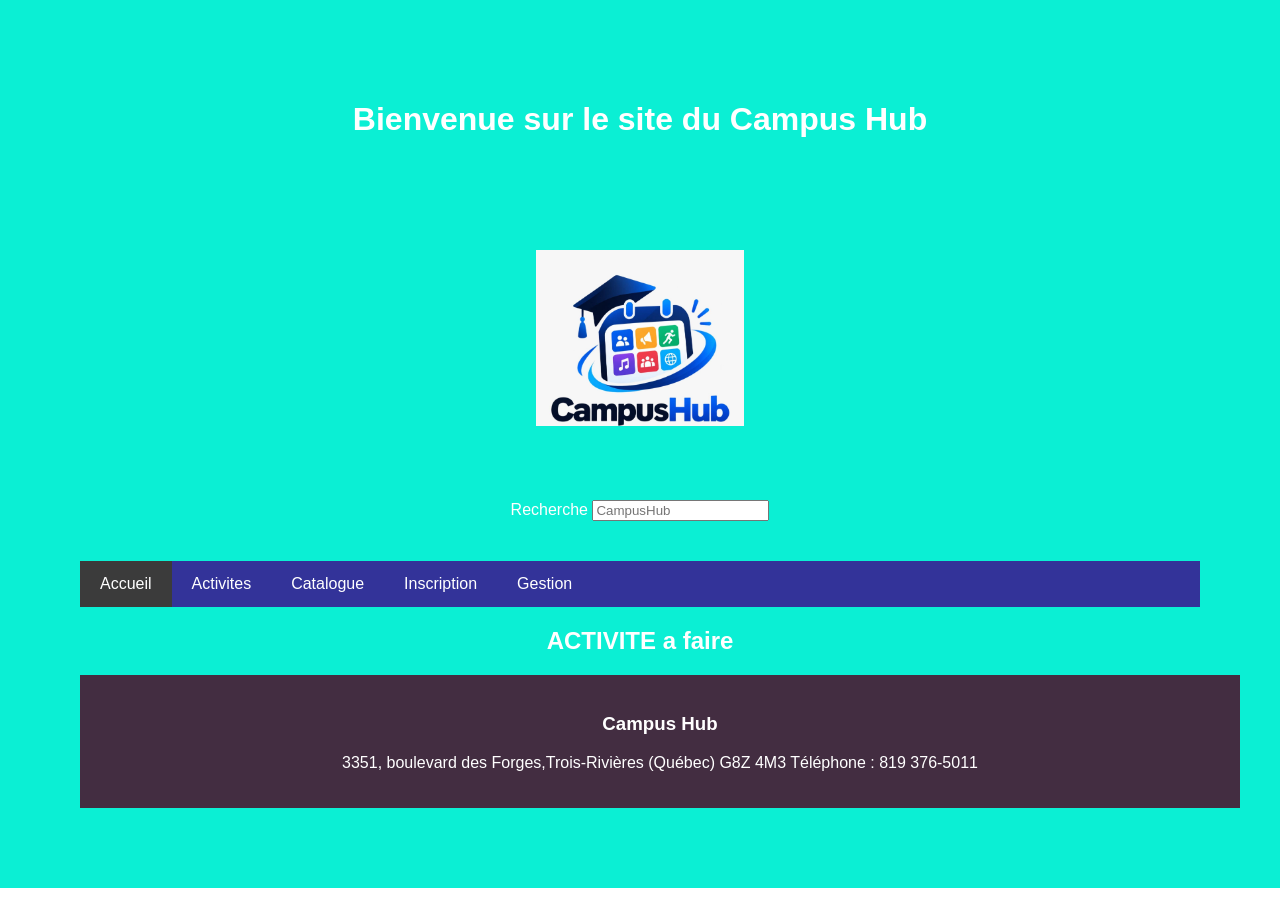
==== commit 2e911503: "update" ====
--- a/activite.html
+++ b/activite.html
@@ -10,7 +10,7 @@
 </head>
 <body>
     <div class="header">
-        <h1>Campus Hub</h1>
+        <h1>Bienvenue sur le site du Campus Hub</h1>
         <div class="card">
             <img src="images/CampusHub.jpeg" alt="logo campus">
             </di>
--- a/css/style.css
+++ b/css/style.css
@@ -24,7 +24,12 @@
 }
 .navbar a.active{
     background-color: rgb(59, 59, 59);
-    color: white;
+    color: white;    
+}
+
+.navbar a:hover {
+    background-color: antiquewhite;
+    color: black;
 }
 
 .header {
@@ -43,7 +48,7 @@
 }
 
 .card img {
-    width: 100%;
+    width: 20%;
     height: auto;
     padding: 70px;
 }
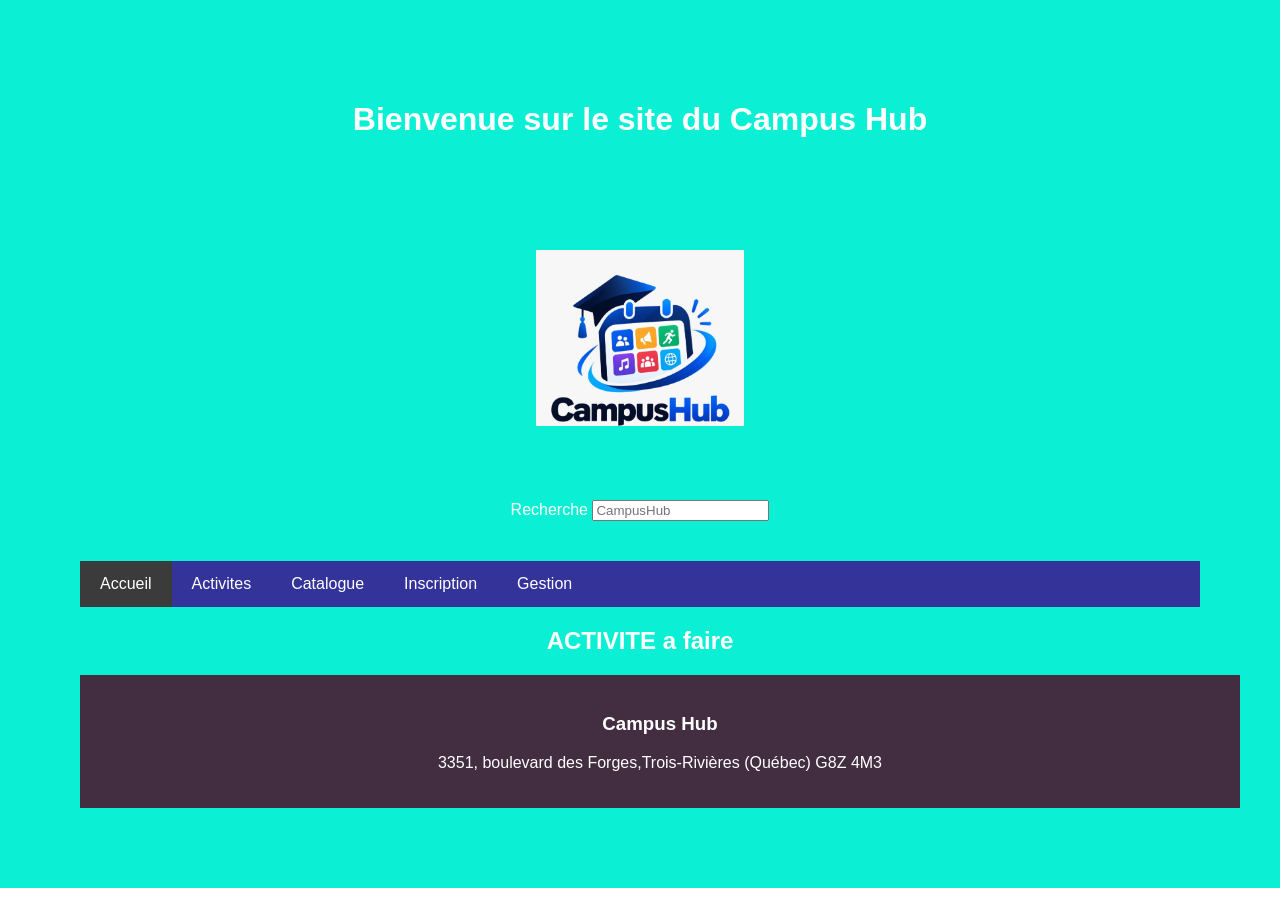
==== commit 229e19db: "Rectification du bas de page: Adresse et téléphone" ====
--- a/activite.html
+++ b/activite.html
@@ -35,7 +35,7 @@
 
         <div class="footer">
             <h3>Campus Hub</h3>
-            <p>3351, boulevard des Forges,Trois-Rivières (Québec) G8Z 4M3 Téléphone : 819 376-5011
+            <p>3351, boulevard des Forges,Trois-Rivières (Québec) G8Z 4M3
             </p>
         </div>
 
--- a/css/style.css
+++ b/css/style.css
@@ -67,4 +67,252 @@
     margin: 0;
     padding: 20px;
     background: rgb(67, 45, 65);
-}+}
+
+/* Page Catalogue d'activites (etape 6 - CSS)
+   Tout est place sous #catalogue pour ne pas changer les autres pages  */
+
+/* fond blanc pour que le texte reste lisible meme si le navigateur est en mode sombre */
+body {
+    background-color: white;
+}
+
+#catalogue,
+#catalogue * {
+    box-sizing: border-box;
+}
+
+#catalogue {
+    max-width: 1000px;
+    margin: 0 auto;
+    padding: 20px;
+    color: #222;
+    line-height: 1.5;
+}
+
+#catalogue h2 {
+    color: #339;
+    text-align: center;
+    letter-spacing: 2px;
+}
+
+/* le paragraphe juste apres le titre */
+#catalogue h2 + p {
+    font-size: 1.1rem;
+    text-align: center;
+}
+
+#catalogue h3 {
+    color: rgb(67, 45, 65);
+    border-bottom: 3px solid rgb(11, 239, 212);
+    padding-bottom: 5px;
+    margin-top: 40px;
+}
+
+/* Tableau */
+
+#resume table {
+    width: 100%;
+    border-collapse: collapse;
+    background-color: white;
+}
+
+#resume caption {
+    font-style: italic;
+    margin-bottom: 8px;
+}
+
+#resume th {
+    background-color: #339;
+    color: white;
+    padding: 10px;
+}
+
+#resume td {
+    border: 1px solid #ccc;
+    padding: 8px;
+}
+
+#resume tr:hover {
+    background-color: antiquewhite;
+}
+
+/* Cartes des activites */
+
+#liste-activites {
+    display: flex;
+    flex-wrap: wrap;
+    gap: 20px;
+}
+
+#liste-activites > h3 {
+    width: 100%;
+}
+
+.carte {
+    width: 300px;
+    padding: 15px;
+    border: 2px solid #ddd;
+    border-radius: 10px;
+    background-color: #fafafa;
+}
+
+.carte:hover {
+    border-color: #339;
+}
+
+.carte img {
+    width: 100%;
+    height: 150px;
+    background-color: hsl(175, 80%, 90%);
+    border-radius: 6px;
+}
+
+.carte h4 {
+    margin: 10px 0 5px 0;
+    font-size: 1.2rem;
+}
+
+/* universitaire = bordure bleue, parauniversitaire = bordure verte */
+.carte.universitaire {
+    border-left: 8px solid #339;
+}
+
+.carte.parauniversitaire {
+    border-left: 8px solid seagreen;
+}
+
+p.type {
+    display: inline-block;
+    margin: 0;
+    padding: 2px 8px;
+    font-size: 0.85rem;
+    font-weight: bold;
+    border-radius: 4px;
+    background-color: #eee;
+}
+
+.carte ul {
+    padding-left: 20px;
+}
+
+.carte li .etiquette {
+    font-weight: bold;
+}
+
+/* Boutons */
+
+.btn {
+    display: inline-block;
+    padding: 8px 16px;
+    margin-top: 10px;
+    border: 2px solid #339;
+    border-radius: 5px;
+    background-color: white;
+    color: #339;
+    font-size: 1rem;
+    text-decoration: none;
+    cursor: pointer;
+}
+
+.btn:hover {
+    background-color: #339;
+    color: white;
+}
+
+.btn.primaire {
+    background-color: #339;
+    color: white;
+}
+
+.btn.primaire:hover {
+    background-color: rgb(59, 59, 59);
+    border-color: rgb(59, 59, 59);
+}
+
+/* Formulaire */
+
+#inscription form {
+    max-width: 600px;
+    padding: 20px;
+    border: 1px solid #ccc;
+    border-radius: 10px;
+    background-color: #fdfdf0;
+}
+
+#inscription fieldset {
+    margin-bottom: 20px;
+    border: 1px solid #bbb;
+    border-radius: 6px;
+}
+
+#inscription legend {
+    font-weight: bold;
+    color: #339;
+    padding: 0 5px;
+}
+
+#inscription label {
+    display: block;
+    margin-top: 10px;
+    font-weight: bold;
+}
+
+/* les labels a cote des radio et checkbox restent sur la meme ligne */
+#inscription label.choix {
+    display: inline;
+    font-weight: normal;
+    margin-right: 15px;
+}
+
+#inscription p.question {
+    margin: 15px 0 5px 0;
+    font-weight: bold;
+}
+
+#inscription input[type="text"],
+#inscription input[type="email"],
+#inscription input[type="number"],
+#inscription select,
+#inscription textarea {
+    width: 100%;
+    padding: 8px;
+    margin-top: 4px;
+    border: 1px solid #999;
+    border-radius: 4px;
+    font-size: 1rem;
+    font-family: Arial, Helvetica, sans-serif;
+}
+
+#inscription input[type="email"] {
+    border: 2px solid navy;
+}
+
+#inscription input:focus,
+#inscription select:focus,
+#inscription textarea:focus {
+    outline: 2px solid rgb(11, 239, 212);
+}
+
+/* Divers */
+
+#catalogue a {
+    color: #339;
+}
+
+#catalogue a.btn {
+    color: #339;
+}
+
+#catalogue a.btn:hover {
+    color: white;
+}
+
+.retour {
+    text-align: right;
+}
+
+/* le footer de cette page (balise footer) depassait a cause du padding */
+footer.footer {
+    box-sizing: border-box;
+}
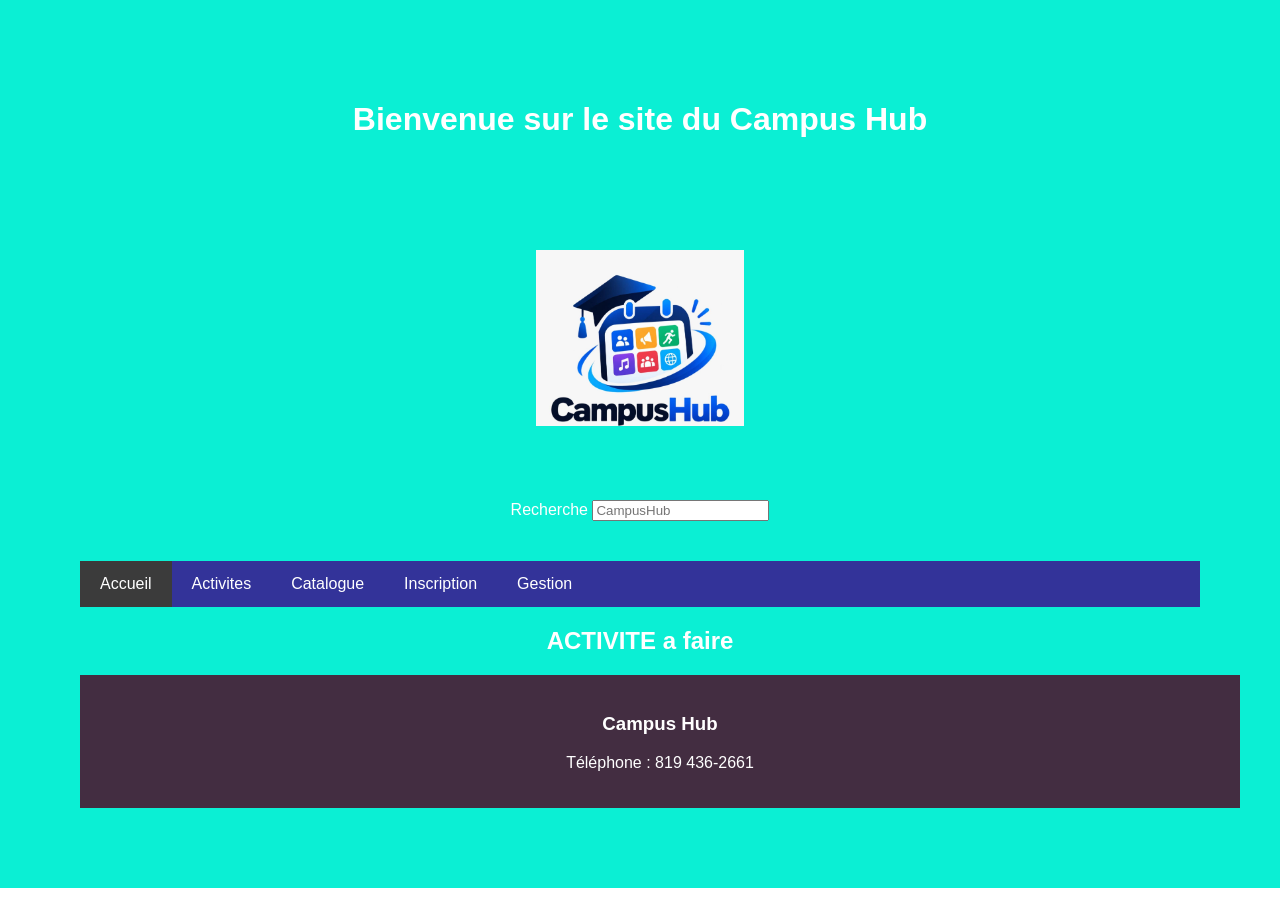
==== commit 9b5525b5: "Nouvelle rectification: Adresse et téléphone" ====
--- a/activite.html
+++ b/activite.html
@@ -35,8 +35,7 @@
 
         <div class="footer">
             <h3>Campus Hub</h3>
-            <p>3351, boulevard des Forges,Trois-Rivières (Québec) G8Z 4M3
-            </p>
+            <p>Téléphone : 819 436-2661</p>
         </div>
 
     
